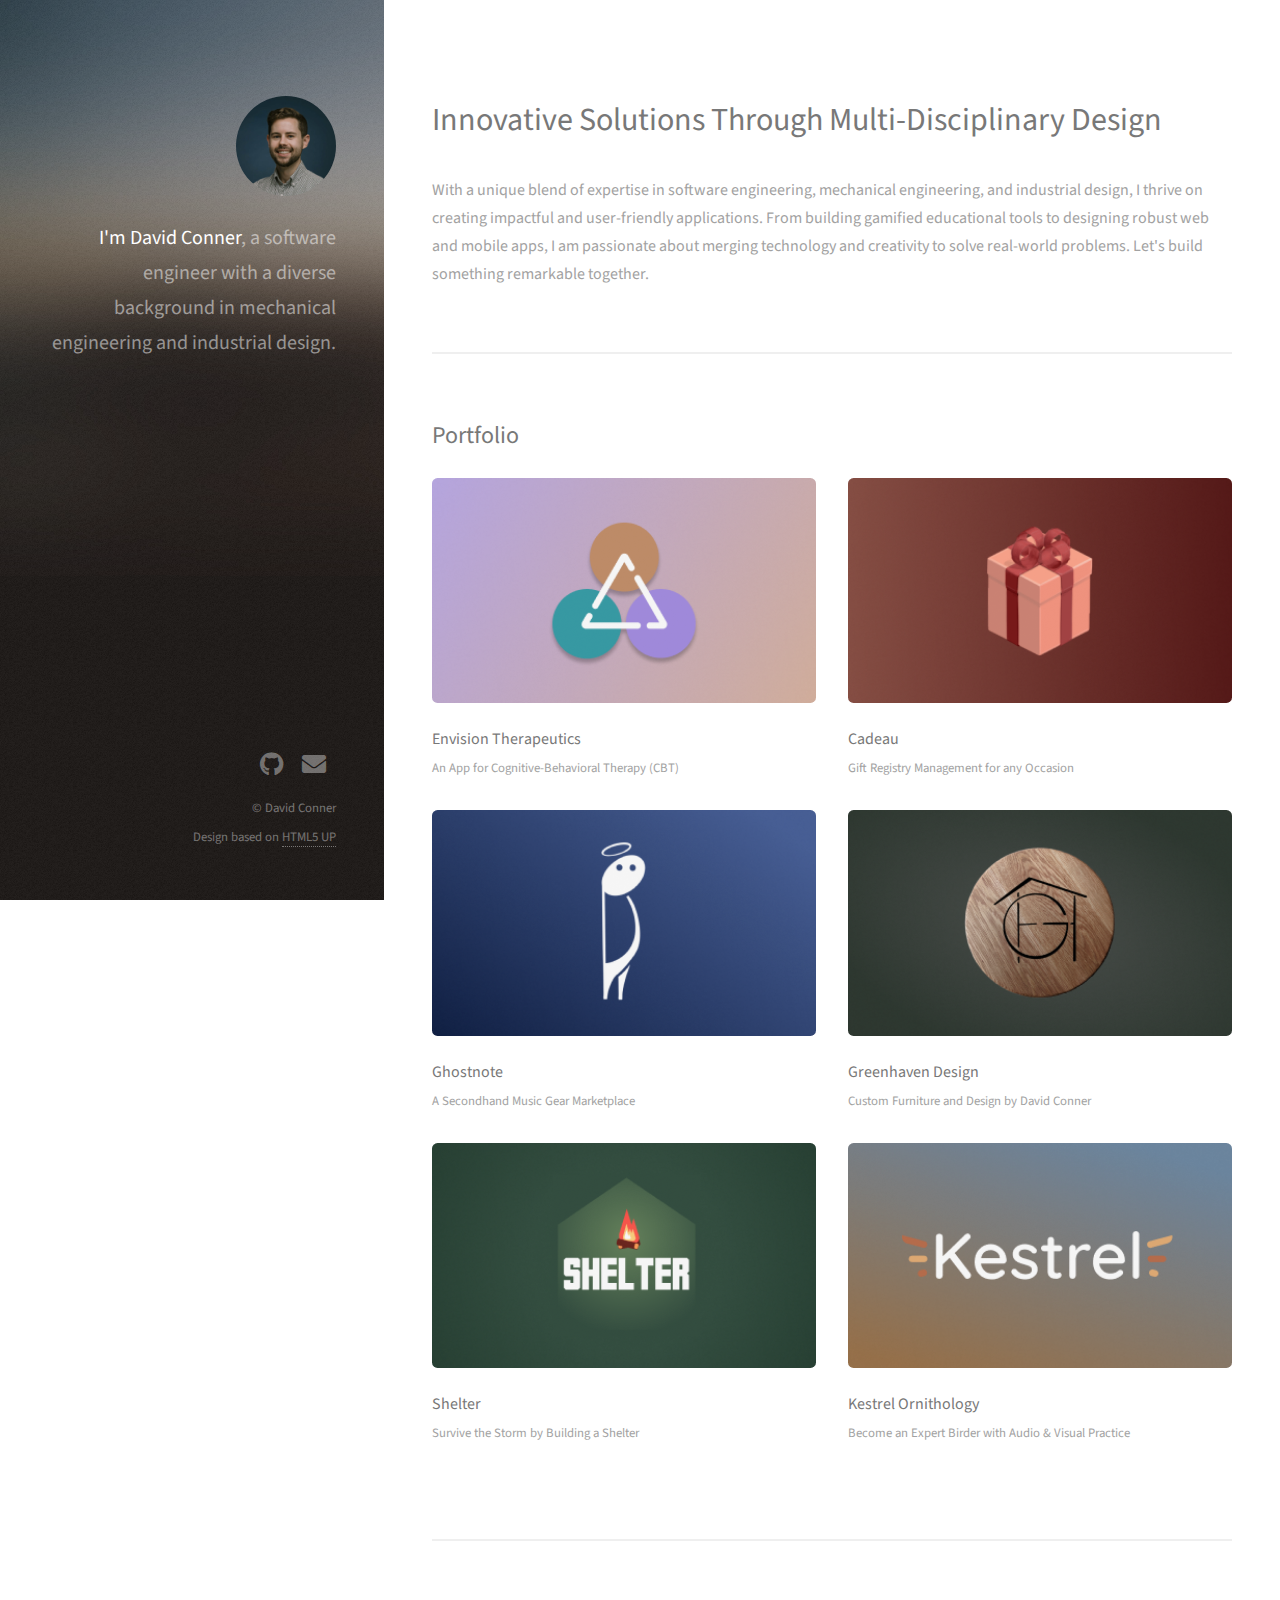
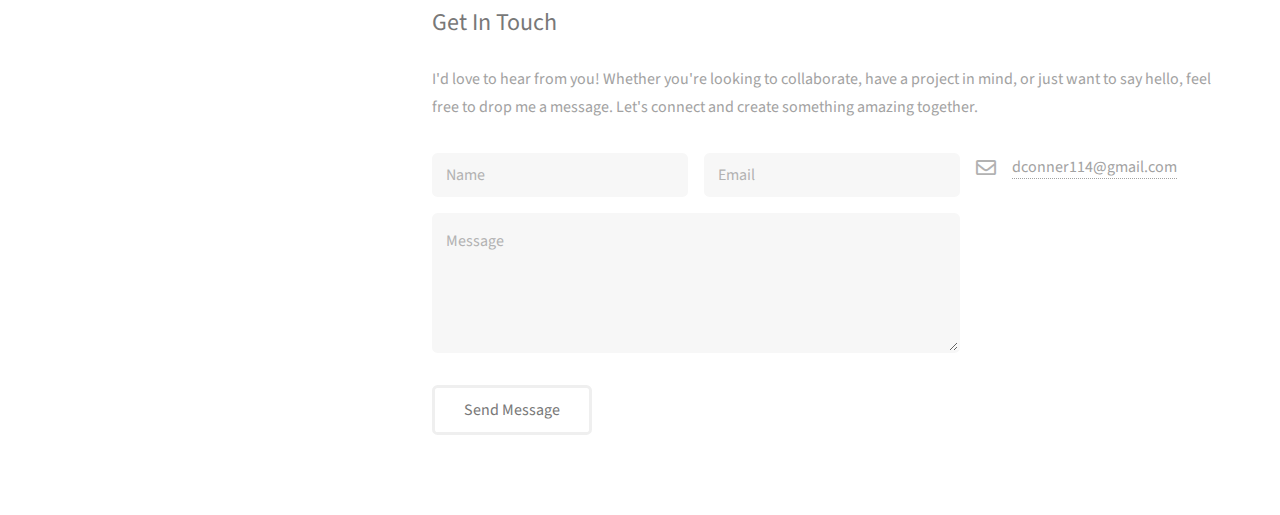
==== index.html @ 53ee63d6 "first commit" ====
<!DOCTYPE HTML>
<!--
	Strata by HTML5 UP
	html5up.net | @ajlkn
	Free for personal and commercial use under the CCA 3.0 license (html5up.net/license)
-->
<html>
	<head>
		<title>David Conner</title>
		<meta charset="utf-8" />
		<meta name="viewport" content="width=device-width, initial-scale=1, user-scalable=no" />
		<link rel="stylesheet" href="assets/css/main.css" />
	</head>
	<body class="is-preload">

		<!-- Header -->
			<header id="header">
				<div class="inner">
					<a href="#" class="image avatar"><img src="images/avatars/david.jpg" alt="David Conner" style="--zoom: 1; --position-y: 0%;" /></a>
					<h1><strong>I'm David Conner</strong>, <br />
						a software engineer with a diverse background in mechanical engineering and industrial design.</h1>
				</div>
			</header>

		<!-- Main -->
			<div id="main">

				<!-- One -->
					<section id="one">
						<header class="major">
							<h2>Innovative Solutions Through Multi-Disciplinary  Design</h2>
						</header>
						<p>
							With a unique blend of expertise in software engineering, mechanical engineering, and industrial design, 
							I thrive on creating impactful and user-friendly applications. From building gamified educational tools 
							to designing robust web and mobile apps, I am passionate about merging technology and creativity to solve real-world problems. Let's build something remarkable together.
						</p>
						<!-- <ul class="actions">
							<li><a href="#" class="button">Learn More</a></li>
						</ul> -->
					</section>

				<!-- Two -->
					<section id="two">
						<h2>Portfolio</h2>
						<div class="row">
							<article class="col-6 col-12-xsmall work-item">
								<a href="./portfolio/envision.html" class="image fit thumb"><img src="images/thumbs/Envision.png" alt="Envision Therapeutics" /></a>
								<h3>Envision Therapeutics</h3>
								<p>An App for Cognitive-Behavioral Therapy (CBT)</p>
							</article>
							<article class="col-6 col-12-xsmall work-item">
								<a href="./portfolio/cadeau.html" class="image fit thumb"><img src="images/thumbs/Cadeau.png" alt="Cadeau" /></a>
								<h3>Cadeau</h3>
								<p>Gift Registry Management for any Occasion</p>
							</article>
							<article class="col-6 col-12-xsmall work-item">
								<a href="./portfolio/ghostnote.html" class="image fit thumb"><img src="images/thumbs/Ghostnote.png" alt="Ghostnote" /></a>
								<h3>Ghostnote</h3>
								<p>A Secondhand Music Gear Marketplace</p>
							</article>
							<article class="col-6 col-12-xsmall work-item">
								<a href="./portfolio/greenhaven.html" class="image fit thumb"><img src="images/thumbs/Greenhaven.png" alt="Greenhaven Design" /></a>
								<h3>Greenhaven Design</h3>
								<p>Custom Furniture and Design by David Conner</p>
							</article>
							<article class="col-6 col-12-xsmall work-item">
								<a href="./portfolio/shelter.html" class="image fit thumb"><img src="images/thumbs/Shelter.png" alt="Shelter" /></a>
								<h3>Shelter</h3>
								<p>Survive the Storm by Building a Shelter</p>
							</article>
							<article class="col-6 col-12-xsmall work-item">
								<a href="./portfolio/kestrel.html" class="image fit thumb"><img src="images/thumbs/Kestrel.png" alt="Kestrel Ornithology" /></a>
								<h3>Kestrel Ornithology</h3>
								<p>Become an Expert Birder with Audio & Visual Practice</p>
							</article>
						</div>
						<!-- <ul class="actions">
							<li><a href="#" class="button">Full Portfolio</a></li>
						</ul> -->
					</section>

				<!-- Three -->
					<section id="three">
						
						<div class="row">
							<div class="col-12 col-12-small">
								<h2>Get In Touch</h2>
								<p>I'd love to hear from you! Whether you're looking to collaborate, have a project in mind, or just want to say hello, feel free to drop me a message. Let's connect and create something amazing together.</p>
							</div>
							<div class="col-12 col-12-xsmall">
								<form method="post" action="#">
									<div class="row gtr-uniform gtr-50">
										<div class="col-4 col-12-xsmall"><input type="text" name="name" id="name" placeholder="Name" /></div>
										<div class="col-4 col-12-xsmall"><input type="email" name="email" id="email" placeholder="Email" /></div>
										<div class="col-4 col-12-xsmall">
											<ul class="labeled-icons">
												<!-- <li>
													<h3 class="icon solid fa-home"><span class="label">Address</span></h3>
													1234 Somewhere Rd.<br />
													Nashville, TN 00000<br />
													United States
												</li>
												<li>
													<h3 class="icon solid fa-mobile-alt"><span class="label">Phone</span></h3>
													000-000-0000
												</li> -->
												<li>
													<h3 class="icon fa-solid fa-envelope"><span class="label">Email</span></h3>
													<a href="mailto:dconner114@gmail.com">dconner114@gmail.com</a>
												</li>
											</ul>
										</div>
										<div class="col-8"><textarea name="message" id="message" placeholder="Message" rows="4"></textarea></div>
									</div>
								</form>
								<ul class="actions">
									<li><input type="submit" value="Send Message" /></li>
								</ul>
							</div>
							<div class="col-6 col-12-xsmall">
								
								</ul>
							</div>
						</div>
					</section>

				<!-- Four -->
				<!--
					<section id="four">
						<h2>Elements</h2>

						<section>
							<h4>Text</h4>
							<p>This is <b>bold</b> and this is <strong>strong</strong>. This is <i>italic</i> and this is <em>emphasized</em>.
							This is <sup>superscript</sup> text and this is <sub>subscript</sub> text.
							This is <u>underlined</u> and this is code: <code>for (;;) { ... }</code>. Finally, <a href="#">this is a link</a>.</p>
							<hr />
							<header>
								<h4>Heading with a Subtitle</h4>
								<p>Lorem ipsum dolor sit amet nullam id egestas urna aliquam</p>
							</header>
							<p>Nunc lacinia ante nunc ac lobortis. Interdum adipiscing gravida odio porttitor sem non mi integer non faucibus ornare mi ut ante amet placerat aliquet. Volutpat eu sed ante lacinia sapien lorem accumsan varius montes viverra nibh in adipiscing blandit tempus accumsan.</p>
							<header>
								<h5>Heading with a Subtitle</h5>
								<p>Lorem ipsum dolor sit amet nullam id egestas urna aliquam</p>
							</header>
							<p>Nunc lacinia ante nunc ac lobortis. Interdum adipiscing gravida odio porttitor sem non mi integer non faucibus ornare mi ut ante amet placerat aliquet. Volutpat eu sed ante lacinia sapien lorem accumsan varius montes viverra nibh in adipiscing blandit tempus accumsan.</p>
							<hr />
							<h2>Heading Level 2</h2>
							<h3>Heading Level 3</h3>
							<h4>Heading Level 4</h4>
							<h5>Heading Level 5</h5>
							<h6>Heading Level 6</h6>
							<hr />
							<h5>Blockquote</h5>
							<blockquote>Fringilla nisl. Donec accumsan interdum nisi, quis tincidunt felis sagittis eget tempus euismod. Vestibulum ante ipsum primis in faucibus vestibulum. Blandit adipiscing eu felis iaculis volutpat ac adipiscing accumsan faucibus. Vestibulum ante ipsum primis in faucibus lorem ipsum dolor sit amet nullam adipiscing eu felis.</blockquote>
							<h5>Preformatted</h5>
							<pre><code>i = 0;

while (!deck.isInOrder()) {
print 'Iteration ' + i;
deck.shuffle();
i++;
}

print 'It took ' + i + ' iterations to sort the deck.';</code></pre>
						</section>

						<section>
							<h4>Lists</h4>
							<div class="row">
								<div class="col-6 col-12-xsmall">
									<h5>Unordered</h5>
									<ul>
										<li>Dolor pulvinar etiam magna etiam.</li>
										<li>Sagittis adipiscing lorem eleifend.</li>
										<li>Felis enim feugiat dolore viverra.</li>
									</ul>
									<h5>Alternate</h5>
									<ul class="alt">
										<li>Dolor pulvinar etiam magna etiam.</li>
										<li>Sagittis adipiscing lorem eleifend.</li>
										<li>Felis enim feugiat dolore viverra.</li>
									</ul>
								</div>
								<div class="col-6 col-12-xsmall">
									<h5>Ordered</h5>
									<ol>
										<li>Dolor pulvinar etiam magna etiam.</li>
										<li>Etiam vel felis at lorem sed viverra.</li>
										<li>Felis enim feugiat dolore viverra.</li>
										<li>Dolor pulvinar etiam magna etiam.</li>
										<li>Etiam vel felis at lorem sed viverra.</li>
										<li>Felis enim feugiat dolore viverra.</li>
									</ol>
									<h5>Icons</h5>
									<ul class="icons">
										<li><a href="#" class="icon brands fa-twitter"><span class="label">Twitter</span></a></li>
										<li><a href="#" class="icon brands fa-facebook-f"><span class="label">Facebook</span></a></li>
										<li><a href="#" class="icon brands fa-instagram"><span class="label">Instagram</span></a></li>
										<li><a href="#" class="icon brands fa-github"><span class="label">Github</span></a></li>
										<li><a href="#" class="icon brands fa-dribbble"><span class="label">Dribbble</span></a></li>
										<li><a href="#" class="icon brands fa-tumblr"><span class="label">Tumblr</span></a></li>
									</ul>
								</div>
							</div>
							<h5>Actions</h5>
							<ul class="actions">
								<li><a href="#" class="button primary">Default</a></li>
								<li><a href="#" class="button">Default</a></li>
							</ul>
							<ul class="actions small">
								<li><a href="#" class="button primary small">Small</a></li>
								<li><a href="#" class="button small">Small</a></li>
							</ul>
							<div class="row">
								<div class="col-6 col-12-small">
									<ul class="actions stacked">
										<li><a href="#" class="button primary">Default</a></li>
										<li><a href="#" class="button">Default</a></li>
									</ul>
								</div>
								<div class="col-6 col-12-small">
									<ul class="actions stacked">
										<li><a href="#" class="button primary small">Small</a></li>
										<li><a href="#" class="button small">Small</a></li>
									</ul>
								</div>
								<div class="col-6 col-12-small">
									<ul class="actions stacked">
										<li><a href="#" class="button primary fit">Default</a></li>
										<li><a href="#" class="button fit">Default</a></li>
									</ul>
								</div>
								<div class="col-6 col-12-small">
									<ul class="actions stacked">
										<li><a href="#" class="button primary small fit">Small</a></li>
										<li><a href="#" class="button small fit">Small</a></li>
									</ul>
								</div>
							</div>
						</section>

						<section>
							<h4>Table</h4>
							<h5>Default</h5>
							<div class="table-wrapper">
								<table>
									<thead>
										<tr>
											<th>Name</th>
											<th>Description</th>
											<th>Price</th>
										</tr>
									</thead>
									<tbody>
										<tr>
											<td>Item One</td>
											<td>Ante turpis integer aliquet porttitor.</td>
											<td>29.99</td>
										</tr>
										<tr>
											<td>Item Two</td>
											<td>Vis ac commodo adipiscing arcu aliquet.</td>
											<td>19.99</td>
										</tr>
										<tr>
											<td>Item Three</td>
											<td> Morbi faucibus arcu accumsan lorem.</td>
											<td>29.99</td>
										</tr>
										<tr>
											<td>Item Four</td>
											<td>Vitae integer tempus condimentum.</td>
											<td>19.99</td>
										</tr>
										<tr>
											<td>Item Five</td>
											<td>Ante turpis integer aliquet porttitor.</td>
											<td>29.99</td>
										</tr>
									</tbody>
									<tfoot>
										<tr>
											<td colspan="2"></td>
											<td>100.00</td>
										</tr>
									</tfoot>
								</table>
							</div>

							<h5>Alternate</h5>
							<div class="table-wrapper">
								<table class="alt">
									<thead>
										<tr>
											<th>Name</th>
											<th>Description</th>
											<th>Price</th>
										</tr>
									</thead>
									<tbody>
										<tr>
											<td>Item One</td>
											<td>Ante turpis integer aliquet porttitor.</td>
											<td>29.99</td>
										</tr>
										<tr>
											<td>Item Two</td>
											<td>Vis ac commodo adipiscing arcu aliquet.</td>
											<td>19.99</td>
										</tr>
										<tr>
											<td>Item Three</td>
											<td> Morbi faucibus arcu accumsan lorem.</td>
											<td>29.99</td>
										</tr>
										<tr>
											<td>Item Four</td>
											<td>Vitae integer tempus condimentum.</td>
											<td>19.99</td>
										</tr>
										<tr>
											<td>Item Five</td>
											<td>Ante turpis integer aliquet porttitor.</td>
											<td>29.99</td>
										</tr>
									</tbody>
									<tfoot>
										<tr>
											<td colspan="2"></td>
											<td>100.00</td>
										</tr>
									</tfoot>
								</table>
							</div>
						</section>

						<section>
							<h4>Buttons</h4>
							<ul class="actions">
								<li><a href="#" class="button primary">Primary</a></li>
								<li><a href="#" class="button">Default</a></li>
							</ul>
							<ul class="actions">
								<li><a href="#" class="button large">Large</a></li>
								<li><a href="#" class="button">Default</a></li>
								<li><a href="#" class="button small">Small</a></li>
							</ul>
							<ul class="actions fit">
								<li><a href="#" class="button primary fit">Fit</a></li>
								<li><a href="#" class="button fit">Fit</a></li>
							</ul>
							<ul class="actions fit small">
								<li><a href="#" class="button primary fit small">Fit + Small</a></li>
								<li><a href="#" class="button fit small">Fit + Small</a></li>
							</ul>
							<ul class="actions">
								<li><a href="#" class="button primary icon solid fa-download">Icon</a></li>
								<li><a href="#" class="button icon solid fa-download">Icon</a></li>
							</ul>
							<ul class="actions">
								<li><span class="button primary disabled">Primary</span></li>
								<li><span class="button disabled">Default</span></li>
							</ul>
						</section>

						<section>
							<h4>Form</h4>
							<form method="post" action="#">
								<div class="row gtr-uniform gtr-50">
									<div class="col-6 col-12-xsmall">
										<input type="text" name="demo-name" id="demo-name" value="" placeholder="Name" />
									</div>
									<div class="col-6 col-12-xsmall">
										<input type="email" name="demo-email" id="demo-email" value="" placeholder="Email" />
									</div>
									<div class="col-12">
										<select name="demo-category" id="demo-category">
											<option value="">- Category -</option>
											<option value="1">Manufacturing</option>
											<option value="1">Shipping</option>
											<option value="1">Administration</option>
											<option value="1">Human Resources</option>
										</select>
									</div>
									<div class="col-4 col-12-small">
										<input type="radio" id="demo-priority-low" name="demo-priority" checked>
										<label for="demo-priority-low">Low Priority</label>
									</div>
									<div class="col-4 col-12-small">
										<input type="radio" id="demo-priority-normal" name="demo-priority">
										<label for="demo-priority-normal">Normal Priority</label>
									</div>
									<div class="col-4 col-12-small">
										<input type="radio" id="demo-priority-high" name="demo-priority">
										<label for="demo-priority-high">High Priority</label>
									</div>
									<div class="col-6 col-12-small">
										<input type="checkbox" id="demo-copy" name="demo-copy">
										<label for="demo-copy">Email me a copy of this message</label>
									</div>
									<div class="col-6 col-12-small">
										<input type="checkbox" id="demo-human" name="demo-human" checked>
										<label for="demo-human">I am a human and not a robot</label>
									</div>
									<div class="col-12">
										<textarea name="demo-message" id="demo-message" placeholder="Enter your message" rows="6"></textarea>
									</div>
									<div class="col-12">
										<ul class="actions">
											<li><input type="submit" value="Send Message" class="primary" /></li>
											<li><input type="reset" value="Reset" /></li>
										</ul>
									</div>
								</div>
							</form>
						</section>

						<section>
							<h4>Image</h4>
							<h5>Fit</h5>
							<div class="box alt">
								<div class="row gtr-50 gtr-uniform">
									<div class="col-12"><span class="image fit"><img src="images/fulls/05.jpg" alt="" /></span></div>
									<div class="col-4"><span class="image fit"><img src="images/thumbs/01.jpg" alt="" /></span></div>
									<div class="col-4"><span class="image fit"><img src="images/thumbs/02.jpg" alt="" /></span></div>
									<div class="col-4"><span class="image fit"><img src="images/thumbs/03.jpg" alt="" /></span></div>
									<div class="col-4"><span class="image fit"><img src="images/thumbs/04.jpg" alt="" /></span></div>
									<div class="col-4"><span class="image fit"><img src="images/thumbs/05.jpg" alt="" /></span></div>
									<div class="col-4"><span class="image fit"><img src="images/thumbs/06.jpg" alt="" /></span></div>
									<div class="col-4"><span class="image fit"><img src="images/thumbs/03.jpg" alt="" /></span></div>
									<div class="col-4"><span class="image fit"><img src="images/thumbs/02.jpg" alt="" /></span></div>
									<div class="col-4"><span class="image fit"><img src="images/thumbs/01.jpg" alt="" /></span></div>
								</div>
							</div>
							<h5>Left &amp; Right</h5>
							<p><span class="image left"><img src="images/avatar.jpg" alt="" /></span>Fringilla nisl. Donec accumsan interdum nisi, quis tincidunt felis sagittis eget. tempus euismod. Vestibulum ante ipsum primis in faucibus vestibulum. Blandit adipiscing eu felis iaculis volutpat ac adipiscing accumsan eu faucibus. Integer ac pellentesque praesent tincidunt felis sagittis eget. tempus euismod. Vestibulum ante ipsum primis in faucibus vestibulum. Blandit adipiscing eu felis iaculis volutpat ac adipiscing accumsan eu faucibus. Integer ac pellentesque praesent. Donec accumsan interdum nisi, quis tincidunt felis sagittis eget. tempus euismod. Vestibulum ante ipsum primis in faucibus vestibulum. Blandit adipiscing eu felis iaculis volutpat ac adipiscing accumsan eu faucibus. Integer ac pellentesque praesent tincidunt felis sagittis eget. tempus euismod. Vestibulum ante ipsum primis in faucibus vestibulum. Blandit adipiscing eu felis iaculis volutpat ac adipiscing accumsan eu faucibus. Integer ac pellentesque praesent.</p>
							<p><span class="image right"><img src="images/avatar.jpg" alt="" /></span>Fringilla nisl. Donec accumsan interdum nisi, quis tincidunt felis sagittis eget. tempus euismod. Vestibulum ante ipsum primis in faucibus vestibulum. Blandit adipiscing eu felis iaculis volutpat ac adipiscing accumsan eu faucibus. Integer ac pellentesque praesent tincidunt felis sagittis eget. tempus euismod. Vestibulum ante ipsum primis in faucibus vestibulum. Blandit adipiscing eu felis iaculis volutpat ac adipiscing accumsan eu faucibus. Integer ac pellentesque praesent. Donec accumsan interdum nisi, quis tincidunt felis sagittis eget. tempus euismod. Vestibulum ante ipsum primis in faucibus vestibulum. Blandit adipiscing eu felis iaculis volutpat ac adipiscing accumsan eu faucibus. Integer ac pellentesque praesent tincidunt felis sagittis eget. tempus euismod. Vestibulum ante ipsum primis in faucibus vestibulum. Blandit adipiscing eu felis iaculis volutpat ac adipiscing accumsan eu faucibus. Integer ac pellentesque praesent.</p>
						</section>

					</section>
				-->

			</div>

		<!-- Footer -->
			<footer id="footer">
				<div class="inner">
					<ul class="icons">
						<!-- <li><a href="#" class="icon brands fa-twitter"><span class="label">Twitter</span></a></li> -->
						<li><a href="https://github.com/dconner114" class="icon brands fa-github"><span class="label">Github</span></a></li>
						<!-- <li><a href="#" class="icon brands fa-dribbble"><span class="label">Dribbble</span></a></li> -->
						<li><a href="mailto:dconner114@gmail.com" class="icon solid fa-envelope"><span class="label">Email</span></a></li>
					</ul>
					<ul class="copyright">
						<li>&copy; David Conner</li><li>Design based on <a href="http://html5up.net">HTML5 UP</a></li>
					</ul>
				</div>
			</footer>

		<!-- Scripts -->
			<script src="assets/js/jquery.min.js"></script>
			<script src="assets/js/jquery.poptrox.min.js"></script>
			<script src="assets/js/browser.min.js"></script>
			<script src="assets/js/breakpoints.min.js"></script>
			<script src="assets/js/util.js"></script>
			<script src="assets/js/main.js"></script>

	</body>
</html>
---- assets/css/main.css ----
@import url("fontawesome-all.min.css");
@import url("https://fonts.googleapis.com/css?family=Source+Sans+Pro:400,400italic");

/*
	Strata by HTML5 UP
	html5up.net | @ajlkn
	Free for personal and commercial use under the CCA 3.0 license (html5up.net/license)
*/

html, body, div, span, applet, object,
iframe, h1, h2, h3, h4, h5, h6, p, blockquote,
pre, a, abbr, acronym, address, big, cite,
code, del, dfn, em, img, ins, kbd, q, s, samp,
small, strike, strong, sub, sup, tt, var, b,
u, i, center, dl, dt, dd, ol, ul, li, fieldset,
form, label, legend, table, caption, tbody,
tfoot, thead, tr, th, td, article, aside,
canvas, details, embed, figure, figcaption,
footer, header, hgroup, menu, nav, output, ruby,
section, summary, time, mark, audio, video {
	margin: 0;
	padding: 0;
	border: 0;
	font-size: 100%;
	font: inherit;
	vertical-align: baseline;}

article, aside, details, figcaption, figure,
footer, header, hgroup, menu, nav, section {
	display: block;}

body {
	line-height: 1;
}

ol, ul {
	list-style: none;
}

blockquote, q {
	quotes: none;
}

	blockquote:before, blockquote:after, q:before, q:after {
		content: '';
		content: none;
	}

table {
	border-collapse: collapse;
	border-spacing: 0;
}

body {
	-webkit-text-size-adjust: none;
}

mark {
	background-color: transparent;
	color: inherit;
}

input::-moz-focus-inner {
	border: 0;
	padding: 0;
}

input, select, textarea {
	-moz-appearance: none;
	-webkit-appearance: none;
	-ms-appearance: none;
	appearance: none;
}

/* Basic */

	html {
		box-sizing: border-box;
	}

	*, *:before, *:after {
		box-sizing: inherit;
	}

	body {
		background: #fff;
	}

		body.is-preload *, body.is-preload *:before, body.is-preload *:after {
			-moz-animation: none !important;
			-webkit-animation: none !important;
			-ms-animation: none !important;
			animation: none !important;
			-moz-transition: none !important;
			-webkit-transition: none !important;
			-ms-transition: none !important;
			transition: none !important;
		}

	body, input, select, textarea {
		color: #a2a2a2;
		font-family: "Source Sans Pro", Helvetica, sans-serif;
		font-size: 16pt;
		font-weight: 400;
		line-height: 1.75em;
	}

	a {
		-moz-transition: color 0.2s ease-in-out, border-color 0.2s ease-in-out;
		-webkit-transition: color 0.2s ease-in-out, border-color 0.2s ease-in-out;
		-ms-transition: color 0.2s ease-in-out, border-color 0.2s ease-in-out;
		transition: color 0.2s ease-in-out, border-color 0.2s ease-in-out;
		border-bottom: dotted 1px;
		color: #49bf9d;
		text-decoration: none;
	}

		a:hover {
			border-bottom-color: transparent;
			color: #49bf9d !important;
			text-decoration: none;
		}

	strong, b {
		color: #787878;
		font-weight: 400;
	}

	em, i {
		font-style: italic;
	}

	p {
		margin: 0 0 2em 0;
	}

	h1, h2, h3, h4, h5, h6 {
		color: #787878;
		font-weight: 400;
		line-height: 1em;
		margin: 0 0 1em 0;
	}

		h1 a, h2 a, h3 a, h4 a, h5 a, h6 a {
			color: inherit;
			text-decoration: none;
		}

	h1 {
		font-size: 2em;
		line-height: 1.5em;
	}

	h2 {
		font-size: 1.5em;
		line-height: 1.5em;
	}

	h3 {
		font-size: 1.25em;
		line-height: 1.5em;
	}

	h4 {
		font-size: 1.1em;
		line-height: 1.5em;
	}

	h5 {
		font-size: 0.9em;
		line-height: 1.5em;
	}

	h6 {
		font-size: 0.7em;
		line-height: 1.5em;
	}

	sub {
		font-size: 0.8em;
		position: relative;
		top: 0.5em;
	}

	sup {
		font-size: 0.8em;
		position: relative;
		top: -0.5em;
	}

	hr {
		border: 0;
		border-bottom: solid 2px #efefef;
		margin: 2em 0;
	}

		hr.major {
			margin: 3em 0;
		}

	blockquote {
		border-left: solid 6px #efefef;
		font-style: italic;
		margin: 0 0 2em 0;
		padding: 0.5em 0 0.5em 1.5em;
	}

	code {
		background: #f7f7f7;
		border-radius: 0.35em;
		border: solid 2px #efefef;
		font-family: "Courier New", monospace;
		font-size: 0.9em;
		margin: 0 0.25em;
		padding: 0.25em 0.65em;
	}

	pre {
		-webkit-overflow-scrolling: touch;
		font-family: "Courier New", monospace;
		font-size: 0.9em;
		margin: 0 0 2em 0;
	}

		pre code {
			display: block;
			line-height: 1.75em;
			padding: 1em 1.5em;
			overflow-x: auto;
		}

	.align-left {
		text-align: left;
	}

	.align-center {
		text-align: center;
	}

	.align-right {
		text-align: right;
	}

/* Container */

	.container {
		margin: 0 auto;
		max-width: calc(100% - 4em);
		width: 100%;
	}

		.container.xsmall {
			width: 25%;
		}

		.container.small {
			width: 50%;
		}

		.container.medium {
			width: 75%;
		}

		.container.large {
			width: 125%;
		}

		.container.xlarge {
			width: 150%;
		}

		.container.max {
			width: 100%;
		}

		@media screen and (max-width: 980px) {

			.container {
				width: 100% !important;
				max-width: 100% !important;
			}

		}

		@media screen and (max-width: 480px) {

			.container {
				max-width: calc(100% - 3em);
			}

		}

/* Row */

	.row {
		display: flex;
		flex-wrap: wrap;
		box-sizing: border-box;
		align-items: stretch;
	}

		.row > * {
			box-sizing: border-box;
		}

		.row.gtr-uniform > * > :last-child {
			margin-bottom: 0;
		}

		.row.aln-left {
			justify-content: flex-start;
		}

		.row.aln-center {
			justify-content: center;
		}

		.row.aln-right {
			justify-content: flex-end;
		}

		.row.aln-top {
			align-items: flex-start;
		}

		.row.aln-middle {
			align-items: center;
		}

		.row.aln-bottom {
			align-items: flex-end;
		}

		.row > .imp {
			order: -1;
		}

		.row > .col-1 {
			width: 8.33333%;
		}

		.row > .off-1 {
			margin-left: 8.33333%;
		}

		.row > .col-2 {
			width: 16.66667%;
		}

		.row > .off-2 {
			margin-left: 16.66667%;
		}

		.row > .col-3 {
			width: 25%;
		}

		.row > .off-3 {
			margin-left: 25%;
		}

		.row > .col-4 {
			width: 33.33333%;
		}

		.row > .off-4 {
			margin-left: 33.33333%;
		}

		.row > .col-5 {
			width: 41.66667%;
		}

		.row > .off-5 {
			margin-left: 41.66667%;
		}

		.row > .col-6 {
			width: 50%;
		}

		.row > .off-6 {
			margin-left: 50%;
		}

		.row > .col-7 {
			width: 58.33333%;
		}

		.row > .off-7 {
			margin-left: 58.33333%;
		}

		.row > .col-8 {
			width: 66.66667%;
		}

		.row > .off-8 {
			margin-left: 66.66667%;
		}

		.row > .col-9 {
			width: 75%;
		}

		.row > .off-9 {
			margin-left: 75%;
		}

		.row > .col-10 {
			width: 83.33333%;
		}

		.row > .off-10 {
			margin-left: 83.33333%;
		}

		.row > .col-11 {
			width: 91.66667%;
		}

		.row > .off-11 {
			margin-left: 91.66667%;
		}

		.row > .col-12 {
			width: 100%;
		}

		.row > .off-12 {
			margin-left: 100%;
		}

		.row.gtr-0 {
			margin-top: 0;
			margin-left: 0em;
		}

			.row.gtr-0 > * {
				padding: 0 0 0 0em;
			}

			.row.gtr-0.gtr-uniform {
				margin-top: 0em;
			}

				.row.gtr-0.gtr-uniform > * {
					padding-top: 0em;
				}

		.row.gtr-25 {
			margin-top: 0;
			margin-left: -0.625em;
		}

			.row.gtr-25 > * {
				padding: 0 0 0 0.625em;
			}

			.row.gtr-25.gtr-uniform {
				margin-top: -0.625em;
			}

				.row.gtr-25.gtr-uniform > * {
					padding-top: 0.625em;
				}

		.row.gtr-50 {
			margin-top: 0;
			margin-left: -1.25em;
		}

			.row.gtr-50 > * {
				padding: 0 0 0 1.25em;
			}

			.row.gtr-50.gtr-uniform {
				margin-top: -1.25em;
			}

				.row.gtr-50.gtr-uniform > * {
					padding-top: 1.25em;
				}

		.row {
			margin-top: 0;
			margin-left: -2.5em;
		}

			.row > * {
				padding: 0 0 0 2.5em;
			}

			.row.gtr-uniform {
				margin-top: -2.5em;
			}

				.row.gtr-uniform > * {
					padding-top: 2.5em;
				}

		.row.gtr-150 {
			margin-top: 0;
			margin-left: -3.75em;
		}

			.row.gtr-150 > * {
				padding: 0 0 0 3.75em;
			}

			.row.gtr-150.gtr-uniform {
				margin-top: -3.75em;
			}

				.row.gtr-150.gtr-uniform > * {
					padding-top: 3.75em;
				}

		.row.gtr-200 {
			margin-top: 0;
			margin-left: -5em;
		}

			.row.gtr-200 > * {
				padding: 0 0 0 5em;
			}

			.row.gtr-200.gtr-uniform {
				margin-top: -5em;
			}

				.row.gtr-200.gtr-uniform > * {
					padding-top: 5em;
				}

		@media screen and (max-width: 1800px) {

			.row {
				display: flex;
				flex-wrap: wrap;
				box-sizing: border-box;
				align-items: stretch;
			}

				.row > * {
					box-sizing: border-box;
				}

				.row.gtr-uniform > * > :last-child {
					margin-bottom: 0;
				}

				.row.aln-left {
					justify-content: flex-start;
				}

				.row.aln-center {
					justify-content: center;
				}

				.row.aln-right {
					justify-content: flex-end;
				}

				.row.aln-top {
					align-items: flex-start;
				}

				.row.aln-middle {
					align-items: center;
				}

				.row.aln-bottom {
					align-items: flex-end;
				}

				.row > .imp-xlarge {
					order: -1;
				}

				.row > .col-1-xlarge {
					width: 8.33333%;
				}

				.row > .off-1-xlarge {
					margin-left: 8.33333%;
				}

				.row > .col-2-xlarge {
					width: 16.66667%;
				}

				.row > .off-2-xlarge {
					margin-left: 16.66667%;
				}

				.row > .col-3-xlarge {
					width: 25%;
				}

				.row > .off-3-xlarge {
					margin-left: 25%;
				}

				.row > .col-4-xlarge {
					width: 33.33333%;
				}

				.row > .off-4-xlarge {
					margin-left: 33.33333%;
				}

				.row > .col-5-xlarge {
					width: 41.66667%;
				}

				.row > .off-5-xlarge {
					margin-left: 41.66667%;
				}

				.row > .col-6-xlarge {
					width: 50%;
				}

				.row > .off-6-xlarge {
					margin-left: 50%;
				}

				.row > .col-7-xlarge {
					width: 58.33333%;
				}

				.row > .off-7-xlarge {
					margin-left: 58.33333%;
				}

				.row > .col-8-xlarge {
					width: 66.66667%;
				}

				.row > .off-8-xlarge {
					margin-left: 66.66667%;
				}

				.row > .col-9-xlarge {
					width: 75%;
				}

				.row > .off-9-xlarge {
					margin-left: 75%;
				}

				.row > .col-10-xlarge {
					width: 83.33333%;
				}

				.row > .off-10-xlarge {
					margin-left: 83.33333%;
				}

				.row > .col-11-xlarge {
					width: 91.66667%;
				}

				.row > .off-11-xlarge {
					margin-left: 91.66667%;
				}

				.row > .col-12-xlarge {
					width: 100%;
				}

				.row > .off-12-xlarge {
					margin-left: 100%;
				}

				.row.gtr-0 {
					margin-top: 0;
					margin-left: 0em;
				}

					.row.gtr-0 > * {
						padding: 0 0 0 0em;
					}

					.row.gtr-0.gtr-uniform {
						margin-top: 0em;
					}

						.row.gtr-0.gtr-uniform > * {
							padding-top: 0em;
						}

				.row.gtr-25 {
					margin-top: 0;
					margin-left: -0.625em;
				}

					.row.gtr-25 > * {
						padding: 0 0 0 0.625em;
					}

					.row.gtr-25.gtr-uniform {
						margin-top: -0.625em;
					}

						.row.gtr-25.gtr-uniform > * {
							padding-top: 0.625em;
						}

				.row.gtr-50 {
					margin-top: 0;
					margin-left: -1.25em;
				}

					.row.gtr-50 > * {
						padding: 0 0 0 1.25em;
					}

					.row.gtr-50.gtr-uniform {
						margin-top: -1.25em;
					}

						.row.gtr-50.gtr-uniform > * {
							padding-top: 1.25em;
						}

				.row {
					margin-top: 0;
					margin-left: -2.5em;
				}

					.row > * {
						padding: 0 0 0 2.5em;
					}

					.row.gtr-uniform {
						margin-top: -2.5em;
					}

						.row.gtr-uniform > * {
							padding-top: 2.5em;
						}

				.row.gtr-150 {
					margin-top: 0;
					margin-left: -3.75em;
				}

					.row.gtr-150 > * {
						padding: 0 0 0 3.75em;
					}

					.row.gtr-150.gtr-uniform {
						margin-top: -3.75em;
					}

						.row.gtr-150.gtr-uniform > * {
							padding-top: 3.75em;
						}

				.row.gtr-200 {
					margin-top: 0;
					margin-left: -5em;
				}

					.row.gtr-200 > * {
						padding: 0 0 0 5em;
					}

					.row.gtr-200.gtr-uniform {
						margin-top: -5em;
					}

						.row.gtr-200.gtr-uniform > * {
							padding-top: 5em;
						}

		}

		@media screen and (max-width: 1280px) {

			.row {
				display: flex;
				flex-wrap: wrap;
				box-sizing: border-box;
				align-items: stretch;
			}

				.row > * {
					box-sizing: border-box;
				}

				.row.gtr-uniform > * > :last-child {
					margin-bottom: 0;
				}

				.row.aln-left {
					justify-content: flex-start;
				}

				.row.aln-center {
					justify-content: center;
				}

				.row.aln-right {
					justify-content: flex-end;
				}

				.row.aln-top {
					align-items: flex-start;
				}

				.row.aln-middle {
					align-items: center;
				}

				.row.aln-bottom {
					align-items: flex-end;
				}

				.row > .imp-large {
					order: -1;
				}

				.row > .col-1-large {
					width: 8.33333%;
				}

				.row > .off-1-large {
					margin-left: 8.33333%;
				}

				.row > .col-2-large {
					width: 16.66667%;
				}

				.row > .off-2-large {
					margin-left: 16.66667%;
				}

				.row > .col-3-large {
					width: 25%;
				}

				.row > .off-3-large {
					margin-left: 25%;
				}

				.row > .col-4-large {
					width: 33.33333%;
				}

				.row > .off-4-large {
					margin-left: 33.33333%;
				}

				.row > .col-5-large {
					width: 41.66667%;
				}

				.row > .off-5-large {
					margin-left: 41.66667%;
				}

				.row > .col-6-large {
					width: 50%;
				}

				.row > .off-6-large {
					margin-left: 50%;
				}

				.row > .col-7-large {
					width: 58.33333%;
				}

				.row > .off-7-large {
					margin-left: 58.33333%;
				}

				.row > .col-8-large {
					width: 66.66667%;
				}

				.row > .off-8-large {
					margin-left: 66.66667%;
				}

				.row > .col-9-large {
					width: 75%;
				}

				.row > .off-9-large {
					margin-left: 75%;
				}

				.row > .col-10-large {
					width: 83.33333%;
				}

				.row > .off-10-large {
					margin-left: 83.33333%;
				}

				.row > .col-11-large {
					width: 91.66667%;
				}

				.row > .off-11-large {
					margin-left: 91.66667%;
				}

				.row > .col-12-large {
					width: 100%;
				}

				.row > .off-12-large {
					margin-left: 100%;
				}

				.row.gtr-0 {
					margin-top: 0;
					margin-left: 0em;
				}

					.row.gtr-0 > * {
						padding: 0 0 0 0em;
					}

					.row.gtr-0.gtr-uniform {
						margin-top: 0em;
					}

						.row.gtr-0.gtr-uniform > * {
							padding-top: 0em;
						}

				.row.gtr-25 {
					margin-top: 0;
					margin-left: -0.5em;
				}

					.row.gtr-25 > * {
						padding: 0 0 0 0.5em;
					}

					.row.gtr-25.gtr-uniform {
						margin-top: -0.5em;
					}

						.row.gtr-25.gtr-uniform > * {
							padding-top: 0.5em;
						}

				.row.gtr-50 {
					margin-top: 0;
					margin-left: -1em;
				}

					.row.gtr-50 > * {
						padding: 0 0 0 1em;
					}

					.row.gtr-50.gtr-uniform {
						margin-top: -1em;
					}

						.row.gtr-50.gtr-uniform > * {
							padding-top: 1em;
						}

				.row {
					margin-top: 0;
					margin-left: -2em;
				}

					.row > * {
						padding: 0 0 0 2em;
					}

					.row.gtr-uniform {
						margin-top: -2em;
					}

						.row.gtr-uniform > * {
							padding-top: 2em;
						}

				.row.gtr-150 {
					margin-top: 0;
					margin-left: -3em;
				}

					.row.gtr-150 > * {
						padding: 0 0 0 3em;
					}

					.row.gtr-150.gtr-uniform {
						margin-top: -3em;
					}

						.row.gtr-150.gtr-uniform > * {
							padding-top: 3em;
						}

				.row.gtr-200 {
					margin-top: 0;
					margin-left: -4em;
				}

					.row.gtr-200 > * {
						padding: 0 0 0 4em;
					}

					.row.gtr-200.gtr-uniform {
						margin-top: -4em;
					}

						.row.gtr-200.gtr-uniform > * {
							padding-top: 4em;
						}

		}

		@media screen and (max-width: 980px) {

			.row {
				display: flex;
				flex-wrap: wrap;
				box-sizing: border-box;
				align-items: stretch;
			}

				.row > * {
					box-sizing: border-box;
				}

				.row.gtr-uniform > * > :last-child {
					margin-bottom: 0;
				}

				.row.aln-left {
					justify-content: flex-start;
				}

				.row.aln-center {
					justify-content: center;
				}

				.row.aln-right {
					justify-content: flex-end;
				}

				.row.aln-top {
					align-items: flex-start;
				}

				.row.aln-middle {
					align-items: center;
				}

				.row.aln-bottom {
					align-items: flex-end;
				}

				.row > .imp-medium {
					order: -1;
				}

				.row > .col-1-medium {
					width: 8.33333%;
				}

				.row > .off-1-medium {
					margin-left: 8.33333%;
				}

				.row > .col-2-medium {
					width: 16.66667%;
				}

				.row > .off-2-medium {
					margin-left: 16.66667%;
				}

				.row > .col-3-medium {
					width: 25%;
				}

				.row > .off-3-medium {
					margin-left: 25%;
				}

				.row > .col-4-medium {
					width: 33.33333%;
				}

				.row > .off-4-medium {
					margin-left: 33.33333%;
				}

				.row > .col-5-medium {
					width: 41.66667%;
				}

				.row > .off-5-medium {
					margin-left: 41.66667%;
				}

				.row > .col-6-medium {
					width: 50%;
				}

				.row > .off-6-medium {
					margin-left: 50%;
				}

				.row > .col-7-medium {
					width: 58.33333%;
				}

				.row > .off-7-medium {
					margin-left: 58.33333%;
				}

				.row > .col-8-medium {
					width: 66.66667%;
				}

				.row > .off-8-medium {
					margin-left: 66.66667%;
				}

				.row > .col-9-medium {
					width: 75%;
				}

				.row > .off-9-medium {
					margin-left: 75%;
				}

				.row > .col-10-medium {
					width: 83.33333%;
				}

				.row > .off-10-medium {
					margin-left: 83.33333%;
				}

				.row > .col-11-medium {
					width: 91.66667%;
				}

				.row > .off-11-medium {
					margin-left: 91.66667%;
				}

				.row > .col-12-medium {
					width: 100%;
				}

				.row > .off-12-medium {
					margin-left: 100%;
				}

				.row.gtr-0 {
					margin-top: 0;
					margin-left: 0em;
				}

					.row.gtr-0 > * {
						padding: 0 0 0 0em;
					}

					.row.gtr-0.gtr-uniform {
						margin-top: 0em;
					}

						.row.gtr-0.gtr-uniform > * {
							padding-top: 0em;
						}

				.row.gtr-25 {
					margin-top: 0;
					margin-left: -0.5em;
				}

					.row.gtr-25 > * {
						padding: 0 0 0 0.5em;
					}

					.row.gtr-25.gtr-uniform {
						margin-top: -0.5em;
					}

						.row.gtr-25.gtr-uniform > * {
							padding-top: 0.5em;
						}

				.row.gtr-50 {
					margin-top: 0;
					margin-left: -1em;
				}

					.row.gtr-50 > * {
						padding: 0 0 0 1em;
					}

					.row.gtr-50.gtr-uniform {
						margin-top: -1em;
					}

						.row.gtr-50.gtr-uniform > * {
							padding-top: 1em;
						}

				.row {
					margin-top: 0;
					margin-left: -2em;
				}

					.row > * {
						padding: 0 0 0 2em;
					}

					.row.gtr-uniform {
						margin-top: -2em;
					}

						.row.gtr-uniform > * {
							padding-top: 2em;
						}

				.row.gtr-150 {
					margin-top: 0;
					margin-left: -3em;
				}

					.row.gtr-150 > * {
						padding: 0 0 0 3em;
					}

					.row.gtr-150.gtr-uniform {
						margin-top: -3em;
					}

						.row.gtr-150.gtr-uniform > * {
							padding-top: 3em;
						}

				.row.gtr-200 {
					margin-top: 0;
					margin-left: -4em;
				}

					.row.gtr-200 > * {
						padding: 0 0 0 4em;
					}

					.row.gtr-200.gtr-uniform {
						margin-top: -4em;
					}

						.row.gtr-200.gtr-uniform > * {
							padding-top: 4em;
						}

		}

		@media screen and (max-width: 736px) {

			.row {
				display: flex;
				flex-wrap: wrap;
				box-sizing: border-box;
				align-items: stretch;
			}

				.row > * {
					box-sizing: border-box;
				}

				.row.gtr-uniform > * > :last-child {
					margin-bottom: 0;
				}

				.row.aln-left {
					justify-content: flex-start;
				}

				.row.aln-center {
					justify-content: center;
				}

				.row.aln-right {
					justify-content: flex-end;
				}

				.row.aln-top {
					align-items: flex-start;
				}

				.row.aln-middle {
					align-items: center;
				}

				.row.aln-bottom {
					align-items: flex-end;
				}

				.row > .imp-small {
					order: -1;
				}

				.row > .col-1-small {
					width: 8.33333%;
				}

				.row > .off-1-small {
					margin-left: 8.33333%;
				}

				.row > .col-2-small {
					width: 16.66667%;
				}

				.row > .off-2-small {
					margin-left: 16.66667%;
				}

				.row > .col-3-small {
					width: 25%;
				}

				.row > .off-3-small {
					margin-left: 25%;
				}

				.row > .col-4-small {
					width: 33.33333%;
				}

				.row > .off-4-small {
					margin-left: 33.33333%;
				}

				.row > .col-5-small {
					width: 41.66667%;
				}

				.row > .off-5-small {
					margin-left: 41.66667%;
				}

				.row > .col-6-small {
					width: 50%;
				}

				.row > .off-6-small {
					margin-left: 50%;
				}

				.row > .col-7-small {
					width: 58.33333%;
				}

				.row > .off-7-small {
					margin-left: 58.33333%;
				}

				.row > .col-8-small {
					width: 66.66667%;
				}

				.row > .off-8-small {
					margin-left: 66.66667%;
				}

				.row > .col-9-small {
					width: 75%;
				}

				.row > .off-9-small {
					margin-left: 75%;
				}

				.row > .col-10-small {
					width: 83.33333%;
				}

				.row > .off-10-small {
					margin-left: 83.33333%;
				}

				.row > .col-11-small {
					width: 91.66667%;
				}

				.row > .off-11-small {
					margin-left: 91.66667%;
				}

				.row > .col-12-small {
					width: 100%;
				}

				.row > .off-12-small {
					margin-left: 100%;
				}

				.row.gtr-0 {
					margin-top: 0;
					margin-left: 0em;
				}

					.row.gtr-0 > * {
						padding: 0 0 0 0em;
					}

					.row.gtr-0.gtr-uniform {
						margin-top: 0em;
					}

						.row.gtr-0.gtr-uniform > * {
							padding-top: 0em;
						}

				.row.gtr-25 {
					margin-top: 0;
					margin-left: -0.375em;
				}

					.row.gtr-25 > * {
						padding: 0 0 0 0.375em;
					}

					.row.gtr-25.gtr-uniform {
						margin-top: -0.375em;
					}

						.row.gtr-25.gtr-uniform > * {
							padding-top: 0.375em;
						}

				.row.gtr-50 {
					margin-top: 0;
					margin-left: -0.75em;
				}

					.row.gtr-50 > * {
						padding: 0 0 0 0.75em;
					}

					.row.gtr-50.gtr-uniform {
						margin-top: -0.75em;
					}

						.row.gtr-50.gtr-uniform > * {
							padding-top: 0.75em;
						}

				.row {
					margin-top: 0;
					margin-left: -1.5em;
				}

					.row > * {
						padding: 0 0 0 1.5em;
					}

					.row.gtr-uniform {
						margin-top: -1.5em;
					}

						.row.gtr-uniform > * {
							padding-top: 1.5em;
						}

				.row.gtr-150 {
					margin-top: 0;
					margin-left: -2.25em;
				}

					.row.gtr-150 > * {
						padding: 0 0 0 2.25em;
					}

					.row.gtr-150.gtr-uniform {
						margin-top: -2.25em;
					}

						.row.gtr-150.gtr-uniform > * {
							padding-top: 2.25em;
						}

				.row.gtr-200 {
					margin-top: 0;
					margin-left: -3em;
				}

					.row.gtr-200 > * {
						padding: 0 0 0 3em;
					}

					.row.gtr-200.gtr-uniform {
						margin-top: -3em;
					}

						.row.gtr-200.gtr-uniform > * {
							padding-top: 3em;
						}

		}

		@media screen and (max-width: 480px) {

			.row {
				display: flex;
				flex-wrap: wrap;
				box-sizing: border-box;
				align-items: stretch;
			}

				.row > * {
					box-sizing: border-box;
				}

				.row.gtr-uniform > * > :last-child {
					margin-bottom: 0;
				}

				.row.aln-left {
					justify-content: flex-start;
				}

				.row.aln-center {
					justify-content: center;
				}

				.row.aln-right {
					justify-content: flex-end;
				}

				.row.aln-top {
					align-items: flex-start;
				}

				.row.aln-middle {
					align-items: center;
				}

				.row.aln-bottom {
					align-items: flex-end;
				}

				.row > .imp-xsmall {
					order: -1;
				}

				.row > .col-1-xsmall {
					width: 8.33333%;
				}

				.row > .off-1-xsmall {
					margin-left: 8.33333%;
				}

				.row > .col-2-xsmall {
					width: 16.66667%;
				}

				.row > .off-2-xsmall {
					margin-left: 16.66667%;
				}

				.row > .col-3-xsmall {
					width: 25%;
				}

				.row > .off-3-xsmall {
					margin-left: 25%;
				}

				.row > .col-4-xsmall {
					width: 33.33333%;
				}

				.row > .off-4-xsmall {
					margin-left: 33.33333%;
				}

				.row > .col-5-xsmall {
					width: 41.66667%;
				}

				.row > .off-5-xsmall {
					margin-left: 41.66667%;
				}

				.row > .col-6-xsmall {
					width: 50%;
				}

				.row > .off-6-xsmall {
					margin-left: 50%;
				}

				.row > .col-7-xsmall {
					width: 58.33333%;
				}

				.row > .off-7-xsmall {
					margin-left: 58.33333%;
				}

				.row > .col-8-xsmall {
					width: 66.66667%;
				}

				.row > .off-8-xsmall {
					margin-left: 66.66667%;
				}

				.row > .col-9-xsmall {
					width: 75%;
				}

				.row > .off-9-xsmall {
					margin-left: 75%;
				}

				.row > .col-10-xsmall {
					width: 83.33333%;
				}

				.row > .off-10-xsmall {
					margin-left: 83.33333%;
				}

				.row > .col-11-xsmall {
					width: 91.66667%;
				}

				.row > .off-11-xsmall {
					margin-left: 91.66667%;
				}

				.row > .col-12-xsmall {
					width: 100%;
				}

				.row > .off-12-xsmall {
					margin-left: 100%;
				}

				.row.gtr-0 {
					margin-top: 0;
					margin-left: 0em;
				}

					.row.gtr-0 > * {
						padding: 0 0 0 0em;
					}

					.row.gtr-0.gtr-uniform {
						margin-top: 0em;
					}

						.row.gtr-0.gtr-uniform > * {
							padding-top: 0em;
						}

				.row.gtr-25 {
					margin-top: 0;
					margin-left: -0.375em;
				}

					.row.gtr-25 > * {
						padding: 0 0 0 0.375em;
					}

					.row.gtr-25.gtr-uniform {
						margin-top: -0.375em;
					}

						.row.gtr-25.gtr-uniform > * {
							padding-top: 0.375em;
						}

				.row.gtr-50 {
					margin-top: 0;
					margin-left: -0.75em;
				}

					.row.gtr-50 > * {
						padding: 0 0 0 0.75em;
					}

					.row.gtr-50.gtr-uniform {
						margin-top: -0.75em;
					}

						.row.gtr-50.gtr-uniform > * {
							padding-top: 0.75em;
						}

				.row {
					margin-top: 0;
					margin-left: -1.5em;
				}

					.row > * {
						padding: 0 0 0 1.5em;
					}

					.row.gtr-uniform {
						margin-top: -1.5em;
					}

						.row.gtr-uniform > * {
							padding-top: 1.5em;
						}

				.row.gtr-150 {
					margin-top: 0;
					margin-left: -2.25em;
				}

					.row.gtr-150 > * {
						padding: 0 0 0 2.25em;
					}

					.row.gtr-150.gtr-uniform {
						margin-top: -2.25em;
					}

						.row.gtr-150.gtr-uniform > * {
							padding-top: 2.25em;
						}

				.row.gtr-200 {
					margin-top: 0;
					margin-left: -3em;
				}

					.row.gtr-200 > * {
						padding: 0 0 0 3em;
					}

					.row.gtr-200.gtr-uniform {
						margin-top: -3em;
					}

						.row.gtr-200.gtr-uniform > * {
							padding-top: 3em;
						}

		}

/* Section/Article */

	section.special, article.special {
		text-align: center;
	}

	header p {
		color: #b2b2b2;
		position: relative;
		margin: 0 0 1.5em 0;
	}

	header h2 + p {
		font-size: 1.25em;
		margin-top: -1em;
		line-height: 1.5em;
	}

	header h3 + p {
		font-size: 1.1em;
		margin-top: -0.8em;
		line-height: 1.5em;
	}

	header h4 + p,
	header h5 + p,
	header h6 + p {
		font-size: 0.9em;
		margin-top: -0.6em;
		line-height: 1.5em;
	}

	header.major h2 {
		font-size: 2em;
	}

/* Form */

	form {
		margin: 0 0 2em 0;
	}

	label {
		color: #787878;
		display: block;
		font-size: 0.9em;
		font-weight: 400;
		margin: 0 0 1em 0;
	}

	input[type="text"],
	input[type="password"],
	input[type="email"],
	select,
	textarea {
		-moz-appearance: none;
		-webkit-appearance: none;
		-ms-appearance: none;
		appearance: none;
		background: #f7f7f7;
		border-radius: 0.35em;
		border: solid 2px transparent;
		color: inherit;
		display: block;
		outline: 0;
		padding: 0 0.75em;
		text-decoration: none;
		width: 100%;
	}

		input[type="text"]:invalid,
		input[type="password"]:invalid,
		input[type="email"]:invalid,
		select:invalid,
		textarea:invalid {
			box-shadow: none;
		}

		input[type="text"]:focus,
		input[type="password"]:focus,
		input[type="email"]:focus,
		select:focus,
		textarea:focus {
			border-color: #49bf9d;
		}

	select {
		background-image: url("data:image/svg+xml;charset=utf8,%3Csvg xmlns='http://www.w3.org/2000/svg' width='40' height='40' preserveAspectRatio='none' viewBox='0 0 40 40'%3E%3Cpath d='M9.4,12.3l10.4,10.4l10.4-10.4c0.2-0.2,0.5-0.4,0.9-0.4c0.3,0,0.6,0.1,0.9,0.4l3.3,3.3c0.2,0.2,0.4,0.5,0.4,0.9 c0,0.4-0.1,0.6-0.4,0.9L20.7,31.9c-0.2,0.2-0.5,0.4-0.9,0.4c-0.3,0-0.6-0.1-0.9-0.4L4.3,17.3c-0.2-0.2-0.4-0.5-0.4-0.9 c0-0.4,0.1-0.6,0.4-0.9l3.3-3.3c0.2-0.2,0.5-0.4,0.9-0.4S9.1,12.1,9.4,12.3z' fill='%23dfdfdf' /%3E%3C/svg%3E");
		background-size: 1.25rem;
		background-repeat: no-repeat;
		background-position: calc(100% - 1rem) center;
		height: 2.75em;
		padding-right: 2.75em;
		text-overflow: ellipsis;
	}

		select option {
			color: #787878;
			background: #fff;
		}

		select:focus::-ms-value {
			background-color: transparent;
		}

		select::-ms-expand {
			display: none;
		}

	input[type="text"],
	input[type="password"],
	input[type="email"],
	select {
		height: 2.75em;
	}

	textarea {
		padding: 0.75em;
	}

	input[type="checkbox"],
	input[type="radio"] {
		-moz-appearance: none;
		-webkit-appearance: none;
		-ms-appearance: none;
		appearance: none;
		display: block;
		float: left;
		margin-right: -2em;
		opacity: 0;
		width: 1em;
		z-index: -1;
	}

		input[type="checkbox"] + label,
		input[type="radio"] + label {
			text-decoration: none;
			color: #a2a2a2;
			cursor: pointer;
			display: inline-block;
			font-size: 1em;
			font-weight: 400;
			padding-left: 2.4em;
			padding-right: 0.75em;
			position: relative;
		}

			input[type="checkbox"] + label:before,
			input[type="radio"] + label:before {
				-moz-osx-font-smoothing: grayscale;
				-webkit-font-smoothing: antialiased;
				display: inline-block;
				font-style: normal;
				font-variant: normal;
				text-rendering: auto;
				line-height: 1;
				text-transform: none !important;
				font-family: 'Font Awesome 5 Free';
				font-weight: 900;
			}

			input[type="checkbox"] + label:before,
			input[type="radio"] + label:before {
				background: #f7f7f7;
				border-radius: 0.35em;
				border: solid 2px transparent;
				content: '';
				display: inline-block;
				font-size: 0.8em;
				height: 2.0625em;
				left: 0;
				line-height: 1.85625em;
				position: absolute;
				text-align: center;
				top: 0;
				width: 2.0625em;
			}

		input[type="checkbox"]:checked + label:before,
		input[type="radio"]:checked + label:before {
			background: #787878;
			border-color: #787878;
			color: #fff;
			content: '\f00c';
		}

		input[type="checkbox"]:focus + label:before,
		input[type="radio"]:focus + label:before {
			border-color: #49bf9d;
		}

	input[type="checkbox"] + label:before {
		border-radius: 0.35em;
	}

	input[type="radio"] + label:before {
		border-radius: 100%;
	}

	::-webkit-input-placeholder {
		color: #b2b2b2 !important;
		opacity: 1.0;
	}

	:-moz-placeholder {
		color: #b2b2b2 !important;
		opacity: 1.0;
	}

	::-moz-placeholder {
		color: #b2b2b2 !important;
		opacity: 1.0;
	}

	:-ms-input-placeholder {
		color: #b2b2b2 !important;
		opacity: 1.0;
	}

/* Box */

	.box {
		border-radius: 0.35em;
		border: solid 2px #efefef;
		margin-bottom: 2em;
		padding: 1.5em;
	}

		.box > :last-child,
		.box > :last-child > :last-child,
		.box > :last-child > :last-child > :last-child {
			margin-bottom: 0;
		}

		.box.alt {
			border: 0;
			border-radius: 0;
			padding: 0;
		}

/* Icon */

	.icon {
		text-decoration: none;
		border-bottom: none;
		position: relative;
	}

		.icon:before {
			-moz-osx-font-smoothing: grayscale;
			-webkit-font-smoothing: antialiased;
			display: inline-block;
			font-style: normal;
			font-variant: normal;
			text-rendering: auto;
			line-height: 1;
			text-transform: none !important;
			font-family: 'Font Awesome 5 Free';
			font-weight: 400;
		}

		.icon > .label {
			display: none;
		}

		.icon:before {
			line-height: inherit;
		}

		.icon.solid:before {
			font-weight: 900;
			margin-right: 10px;
		}

		.icon.brands:before {
			font-family: 'Font Awesome 5 Brands';
		}

/* Image */

	.image {
		border-radius: 0.35em;
		border: 0;
		display: inline-block;
		position: relative;
	}

		.image:before {
			-moz-transition: opacity 0.2s ease-in-out;
			-webkit-transition: opacity 0.2s ease-in-out;
			-ms-transition: opacity 0.2s ease-in-out;
			transition: opacity 0.2s ease-in-out;
			background: url("images/overlay.png");
			border-radius: 0.35em;
			content: '';
			display: block;
			height: 100%;
			left: 0;
			opacity: 0.1;
			position: absolute;
			top: 0;
			width: 100%;
		}

		.image.thumb {
			text-align: center;
		}

			.image.thumb:after {
				-moz-transition: opacity 0.2s ease-in-out;
				-webkit-transition: opacity 0.2s ease-in-out;
				-ms-transition: opacity 0.2s ease-in-out;
				transition: opacity 0.2s ease-in-out;
				border-radius: 0.35em;
				border: solid 3px rgba(255, 255, 255, 0.5);
				color: #fff;
				content: 'View';
				display: inline-block;
				font-size: 0.8em;
				font-weight: 400;
				left: 50%;
				line-height: 2.25em;
				margin: -1.25em 0 0 -3em;
				opacity: 0;
				padding: 0 1.5em;
				position: absolute;
				text-align: center;
				text-decoration: none;
				top: 50%;
				white-space: nowrap;
			}

			.image.thumb:hover:after {
				opacity: 1.0;
			}

			.image.thumb:hover:before {
				background: url("images/overlay.png"), url("images/overlay.png");
				opacity: 1.0;
			}

		.image img {
			border-radius: 0.35em;
			display: block;
		}

		.image.left {
			float: left;
			margin: 0 1.5em 1em 0;
			top: 0.25em;
		}

		.image.right {
			float: right;
			margin: 0 0 1em 1.5em;
			top: 0.25em;
		}

		.image.left, .image.right {
			max-width: 40%;
		}

			.image.left img, .image.right img {
				width: 100%;
			}

		.image.fit {
			display: block;
			margin: 0 0 2em 0;
			width: 100%;
		}

			.image.fit img {
				width: 100%;
			}

		.image.avatar {
			border-radius: 100%;
		}

			.image.avatar:before {
				display: none;
			}

			.image.avatar img {
				border-radius: 100%;
				width: 100%;
			}

		.image.portfolio_avatar:before {
			display: none;
		}

		.image.portfolio_avatar img {
			width: 100%; /* Use 100% to make it responsive */
			height: auto; /* Maintain aspect ratio */
			max-width: 150px; /* Set a maximum width */
			max-height: 150px; /* Set a maximum height to ensure it's square */
			object-fit: cover; /* Ensures the image covers the area */
			object-position: center; /* Centers the image within the square */
		}

/* List */

	ol {
		list-style: decimal;
		margin: 0 0 2em 0;
		padding-left: 1.25em;
	}

		ol li {
			padding-left: 0.25em;
		}

	ul {
		list-style: disc;
		margin: 0 0 2em 0;
		padding-left: 1em;
	}

		ul li {
			padding-left: 0.5em;
		}

		ul.alt {
			list-style: none;
			padding-left: 0;
		}

			ul.alt li {
				border-top: solid 2px #efefef;
				padding: 0.5em 0;
			}

				ul.alt li:first-child {
					border-top: 0;
					padding-top: 0;
				}

	dl {
		margin: 0 0 2em 0;
	}

/* Icons */

	ul.icons {
		cursor: default;
		list-style: none;
		padding-left: 0;
	}

		ul.icons li {
			display: inline-block;
			padding: 0 1em 0 0;
		}

			ul.icons li:last-child {
				padding-right: 0;
			}

			ul.icons li .icon:before {
				font-size: 1.5em;
			}

/* Labeled Icons */

	ul.labeled-icons {
		list-style: none;
		padding: 0;
	}

		ul.labeled-icons li {
			line-height: 1.75em;
			margin: 1.5em 0 0 0;
			padding-left: 2.25em;
			position: relative;
		}

			ul.labeled-icons li:first-child {
				margin-top: 0;
			}

			ul.labeled-icons li a {
				color: inherit;
			}

			ul.labeled-icons li h3 {
				color: #b2b2b2;
				left: 0;
				position: absolute;
				text-align: center;
				top: 0;
				width: 1em;
			}
	
	ul.menu-icons {
		list-style: none;
		padding: 0;
	}
		ul.menu-icons li a {
			color: #b2b2b2;
		}
		ul.menu-icons li:last-child {
			padding-right: 0;
		}
/* Actions */

	ul.actions {
		display: -moz-flex;
		display: -webkit-flex;
		display: -ms-flex;
		display: flex;
		cursor: default;
		list-style: none;
		margin-left: -1em;
		padding-left: 0;
	}

		ul.actions li {
			padding: 0 0 0 1em;
			vertical-align: middle;
		}

		ul.actions.special {
			-moz-justify-content: center;
			-webkit-justify-content: center;
			-ms-justify-content: center;
			justify-content: center;
			width: 100%;
			margin-left: 0;
		}

			ul.actions.special li:first-child {
				padding-left: 0;
			}

		ul.actions.stacked {
			-moz-flex-direction: column;
			-webkit-flex-direction: column;
			-ms-flex-direction: column;
			flex-direction: column;
			margin-left: 0;
		}

			ul.actions.stacked li {
				padding: 1.3em 0 0 0;
			}

				ul.actions.stacked li:first-child {
					padding-top: 0;
				}

		ul.actions.fit {
			width: calc(100% + 1em);
		}

			ul.actions.fit li {
				-moz-flex-grow: 1;
				-webkit-flex-grow: 1;
				-ms-flex-grow: 1;
				flex-grow: 1;
				-moz-flex-shrink: 1;
				-webkit-flex-shrink: 1;
				-ms-flex-shrink: 1;
				flex-shrink: 1;
				width: 100%;
			}

				ul.actions.fit li > * {
					width: 100%;
				}

			ul.actions.fit.stacked {
				width: 100%;
			}

		@media screen and (max-width: 480px) {

			ul.actions:not(.fixed) {
				-moz-flex-direction: column;
				-webkit-flex-direction: column;
				-ms-flex-direction: column;
				flex-direction: column;
				margin-left: 0;
				width: 100% !important;
			}

				ul.actions:not(.fixed) li {
					-moz-flex-grow: 1;
					-webkit-flex-grow: 1;
					-ms-flex-grow: 1;
					flex-grow: 1;
					-moz-flex-shrink: 1;
					-webkit-flex-shrink: 1;
					-ms-flex-shrink: 1;
					flex-shrink: 1;
					padding: 1em 0 0 0;
					text-align: center;
					width: 100%;
				}

					ul.actions:not(.fixed) li > * {
						width: 100%;
					}

					ul.actions:not(.fixed) li:first-child {
						padding-top: 0;
					}

					ul.actions:not(.fixed) li input[type="submit"],
					ul.actions:not(.fixed) li input[type="reset"],
					ul.actions:not(.fixed) li input[type="button"],
					ul.actions:not(.fixed) li button,
					ul.actions:not(.fixed) li .button {
						width: 100%;
					}

						ul.actions:not(.fixed) li input[type="submit"].icon:before,
						ul.actions:not(.fixed) li input[type="reset"].icon:before,
						ul.actions:not(.fixed) li input[type="button"].icon:before,
						ul.actions:not(.fixed) li button.icon:before,
						ul.actions:not(.fixed) li .button.icon:before {
							margin-left: -0.5em;
						}

		}

/* Table */

	.table-wrapper {
		-webkit-overflow-scrolling: touch;
		overflow-x: auto;
	}

	table {
		margin: 0 0 2em 0;
		width: 100%;
	}

		table tbody tr {
			border: solid 1px #efefef;
			border-left: 0;
			border-right: 0;
		}

			table tbody tr:nth-child(2n + 1) {
				background-color: #f7f7f7;
			}

		table td {
			padding: 0.75em 0.75em;
		}

		table th {
			color: #787878;
			font-size: 0.9em;
			font-weight: 400;
			padding: 0 0.75em 0.75em 0.75em;
			text-align: left;
		}

		table thead {
			border-bottom: solid 2px #efefef;
		}

		table tfoot {
			border-top: solid 2px #efefef;
		}

		table.alt {
			border-collapse: separate;
		}

			table.alt tbody tr td {
				border: solid 2px #efefef;
				border-left-width: 0;
				border-top-width: 0;
			}

				table.alt tbody tr td:first-child {
					border-left-width: 2px;
				}

			table.alt tbody tr:first-child td {
				border-top-width: 2px;
			}

			table.alt thead {
				border-bottom: 0;
			}

			table.alt tfoot {
				border-top: 0;
			}

/* Button */

	input[type="submit"],
	input[type="reset"],
	input[type="button"],
	.button {
		-moz-appearance: none;
		-webkit-appearance: none;
		-ms-appearance: none;
		appearance: none;
		-moz-transition: background-color 0.2s ease-in-out, color 0.2s ease-in-out, border-color 0.2s ease-in-out;
		-webkit-transition: background-color 0.2s ease-in-out, color 0.2s ease-in-out, border-color 0.2s ease-in-out;
		-ms-transition: background-color 0.2s ease-in-out, color 0.2s ease-in-out, border-color 0.2s ease-in-out;
		transition: background-color 0.2s ease-in-out, color 0.2s ease-in-out, border-color 0.2s ease-in-out;
		background-color: transparent;
		border-radius: 0.35em;
		border: solid 3px #efefef;
		color: #787878 !important;
		cursor: pointer;
		display: inline-block;
		font-weight: 400;
		height: 3.15em;
		height: calc(2.75em + 6px);
		line-height: 2.75em;
		min-width: 10em;
		padding: 0 1.5em;
		text-align: center;
		text-decoration: none;
		white-space: nowrap;
	}

		input[type="submit"]:hover,
		input[type="reset"]:hover,
		input[type="button"]:hover,
		.button:hover {
			border-color: #49bf9d;
			color: #49bf9d !important;
		}

		input[type="submit"]:active,
		input[type="reset"]:active,
		input[type="button"]:active,
		.button:active {
			background-color: rgba(73, 191, 157, 0.1);
			border-color: #49bf9d;
			color: #49bf9d !important;
		}

		input[type="submit"].icon,
		input[type="reset"].icon,
		input[type="button"].icon,
		.button.icon {
			padding-left: 1.35em;
		}

			input[type="submit"].icon:before,
			input[type="reset"].icon:before,
			input[type="button"].icon:before,
			.button.icon:before {
				margin-right: 0.5em;
			}

		input[type="submit"].fit,
		input[type="reset"].fit,
		input[type="button"].fit,
		.button.fit {
			min-width: 0;
			width: 100%;
		}

		input[type="submit"].small,
		input[type="reset"].small,
		input[type="button"].small,
		.button.small {
			font-size: 0.8em;
		}

		input[type="submit"].large,
		input[type="reset"].large,
		input[type="button"].large,
		.button.large {
			font-size: 1.35em;
		}

		input[type="submit"].primary,
		input[type="reset"].primary,
		input[type="button"].primary,
		.button.primary {
			background-color: #49bf9d;
			border-color: #49bf9d;
			color: #ffffff !important;
		}

			input[type="submit"].primary:hover,
			input[type="reset"].primary:hover,
			input[type="button"].primary:hover,
			.button.primary:hover {
				background-color: #5cc6a7;
				border-color: #5cc6a7;
			}

			input[type="submit"].primary:active,
			input[type="reset"].primary:active,
			input[type="button"].primary:active,
			.button.primary:active {
				background-color: #3eb08f;
				border-color: #3eb08f;
			}

		input[type="submit"].disabled, input[type="submit"]:disabled,
		input[type="reset"].disabled,
		input[type="reset"]:disabled,
		input[type="button"].disabled,
		input[type="button"]:disabled,
		.button.disabled,
		.button:disabled {
			background-color: #e7e7e7 !important;
			border-color: #e7e7e7 !important;
			color: #b2b2b2 !important;
			cursor: default;
		}

/* Work Item */

	.work-item {
		margin: 0 0 2em 0;
	}

		.work-item .image {
			margin: 0 0 1.5em 0;
		}

		.work-item h3 {
			font-size: 1em;
			margin: 0 0 0.5em 0;
		}

		.work-item p {
			font-size: 0.8em;
			line-height: 1.5em;
			margin: 0;
		}

/* Header */

	#header {
		display: -moz-flex;
		display: -webkit-flex;
		display: -ms-flex;
		display: flex;
		-moz-flex-direction: column;
		-webkit-flex-direction: column;
		-ms-flex-direction: column;
		flex-direction: column;
		-moz-align-items: -moz-flex-end;
		-webkit-align-items: -webkit-flex-end;
		-ms-align-items: -ms-flex-end;
		align-items: flex-end;
		-moz-justify-content: space-between;
		-webkit-justify-content: space-between;
		-ms-justify-content: space-between;
		justify-content: space-between;
		background-color: #1f1815;
		background-attachment: scroll,								scroll;
		background-image: url("images/overlay.png"), url("../../images/bg.jpg");
		background-position: top left,							top left;
		background-repeat: repeat,								no-repeat;
		background-size: auto,								150%;
		color: rgba(255, 255, 255, 0.5);
		height: 100%;
		left: 0;
		padding: 8em 4em;
		position: fixed;
		text-align: right;
		top: 0;
		width: 35%;
	}

		#header > * {
			-moz-flex-shrink: 0;
			-webkit-flex-shrink: 0;
			-ms-flex-shrink: 0;
			flex-shrink: 0;
			width: 100%;
		}

		#header > .inner {
			-moz-flex-grow: 1;
			-webkit-flex-grow: 1;
			-ms-flex-grow: 1;
			flex-grow: 1;
			margin: 0 0 2em 0;
		}

		#header strong, #header b {
			color: #ffffff;
		}

		#header h2, #header h3, #header h4, #header h5, #header h6 {
			color: #ffffff;
		}

		#header h1 {
			color: rgba(255, 255, 255, 0.5);
			font-size: 1.35em;
			line-height: 1.75em;
			margin: 0;
		}

		#header .image.avatar {
			margin: 0 0 1em 0;
			width: 6.25em;
		}

/* Footer */

	#footer .icons {
		margin: 1em 0 0 0;
	}

		#footer .icons a {
			color: rgba(255, 255, 255, 0.4);
		}

	#footer .copyright {
		color: rgba(255, 255, 255, 0.4);
		font-size: 0.8em;
		list-style: none;
		margin: 1em 0 0 0;
		padding: 0;
	}

		#footer .copyright li {
			border-left: solid 1px rgba(255, 255, 255, 0.25);
			display: inline-block;
			line-height: 1em;
			margin-left: 0.75em;
			padding-left: 0.75em;
		}

			#footer .copyright li:first-child {
				border-left: 0;
				margin-left: 0;
				padding-left: 0;
			}

			#footer .copyright li a {
				color: inherit;
			}

/* Main */

	#main {
		margin-left: 35%;
		max-width: 54em;
		padding: 8em 4em 4em 4em;
		width: calc(100% - 35%);
	}

		#main > section {
			border-top: solid 2px #efefef;
			margin: 4em 0 0 0;
			padding: 4em 0 0 0;
		}

			#main > section:first-child {
				border-top: 0;
				margin-top: 0;
				padding-top: 0;
			}

/* Poptrox */

	@-moz-keyframes spin {
		0% {
			-moz-transform: rotate(0deg);
			-webkit-transform: rotate(0deg);
			-ms-transform: rotate(0deg);
			transform: rotate(0deg);
		}

		100% {
			-moz-transform: rotate(360deg);
			-webkit-transform: rotate(360deg);
			-ms-transform: rotate(360deg);
			transform: rotate(360deg);
		}
	}

	@-webkit-keyframes spin {
		0% {
			-moz-transform: rotate(0deg);
			-webkit-transform: rotate(0deg);
			-ms-transform: rotate(0deg);
			transform: rotate(0deg);
		}

		100% {
			-moz-transform: rotate(360deg);
			-webkit-transform: rotate(360deg);
			-ms-transform: rotate(360deg);
			transform: rotate(360deg);
		}
	}

	@-ms-keyframes spin {
		0% {
			-moz-transform: rotate(0deg);
			-webkit-transform: rotate(0deg);
			-ms-transform: rotate(0deg);
			transform: rotate(0deg);
		}

		100% {
			-moz-transform: rotate(360deg);
			-webkit-transform: rotate(360deg);
			-ms-transform: rotate(360deg);
			transform: rotate(360deg);
		}
	}

	@keyframes spin {
		0% {
			-moz-transform: rotate(0deg);
			-webkit-transform: rotate(0deg);
			-ms-transform: rotate(0deg);
			transform: rotate(0deg);
		}

		100% {
			-moz-transform: rotate(360deg);
			-webkit-transform: rotate(360deg);
			-ms-transform: rotate(360deg);
			transform: rotate(360deg);
		}
	}

	.poptrox-popup {
		-moz-box-sizing: content-box;
		-webkit-box-sizing: content-box;
		-ms-box-sizing: content-box;
		box-sizing: content-box;
		-webkit-tap-highlight-color: rgba(255, 255, 255, 0);
		background: #fff;
		border-radius: 0.35em;
		box-shadow: 0 0.1em 0.15em 0 rgba(0, 0, 0, 0.15);
		overflow: hidden;
		padding-bottom: 3em;
	}

		.poptrox-popup .loader {
			text-decoration: none;
			-moz-animation: spin 1s linear infinite;
			-webkit-animation: spin 1s linear infinite;
			-ms-animation: spin 1s linear infinite;
			animation: spin 1s linear infinite;
			font-size: 1.5em;
			height: 1em;
			left: 50%;
			line-height: 1em;
			margin: -0.5em 0 0 -0.5em;
			position: absolute;
			top: 50%;
			width: 1em;
		}

			.poptrox-popup .loader:before {
				-moz-osx-font-smoothing: grayscale;
				-webkit-font-smoothing: antialiased;
				display: inline-block;
				font-style: normal;
				font-variant: normal;
				text-rendering: auto;
				line-height: 1;
				text-transform: none !important;
				font-family: 'Font Awesome 5 Free';
				font-weight: 900;
			}

			.poptrox-popup .loader:before {
				content: '\f1ce';
			}

		.poptrox-popup .caption {
			background: #fff;
			bottom: 0;
			cursor: default;
			font-size: 0.9em;
			height: 3em;
			left: 0;
			line-height: 2.8em;
			position: absolute;
			text-align: center;
			width: 100%;
			z-index: 1;
		}

		.poptrox-popup .nav-next,
		.poptrox-popup .nav-previous {
			text-decoration: none;
			-moz-transition: opacity 0.2s ease-in-out;
			-webkit-transition: opacity 0.2s ease-in-out;
			-ms-transition: opacity 0.2s ease-in-out;
			transition: opacity 0.2s ease-in-out;
			-webkit-tap-highlight-color: rgba(255, 255, 255, 0);
			background: rgba(0, 0, 0, 0.01);
			cursor: pointer;
			height: 100%;
			opacity: 0;
			position: absolute;
			top: 0;
			width: 50%;
		}

			.poptrox-popup .nav-next:before,
			.poptrox-popup .nav-previous:before {
				-moz-osx-font-smoothing: grayscale;
				-webkit-font-smoothing: antialiased;
				display: inline-block;
				font-style: normal;
				font-variant: normal;
				text-rendering: auto;
				line-height: 1;
				text-transform: none !important;
				font-family: 'Font Awesome 5 Free';
				font-weight: 900;
			}

			.poptrox-popup .nav-next:before,
			.poptrox-popup .nav-previous:before {
				color: #fff;
				font-size: 2.5em;
				height: 1em;
				line-height: 1em;
				margin-top: -0.75em;
				position: absolute;
				text-align: center;
				top: 50%;
				width: 1.5em;
			}

		.poptrox-popup .nav-next {
			right: 0;
		}

			.poptrox-popup .nav-next:before {
				content: '\f105';
				right: 0;
			}

		.poptrox-popup .nav-previous {
			left: 0;
		}

			.poptrox-popup .nav-previous:before {
				content: '\f104';
				left: 0;
			}

		.poptrox-popup .closer {
			text-decoration: none;
			-moz-transition: opacity 0.2s ease-in-out;
			-webkit-transition: opacity 0.2s ease-in-out;
			-ms-transition: opacity 0.2s ease-in-out;
			transition: opacity 0.2s ease-in-out;
			-webkit-tap-highlight-color: rgba(255, 255, 255, 0);
			color: #fff;
			height: 4em;
			line-height: 4em;
			opacity: 0;
			position: absolute;
			right: 0;
			text-align: center;
			top: 0;
			width: 4em;
			z-index: 2;
		}

			.poptrox-popup .closer:before {
				-moz-osx-font-smoothing: grayscale;
				-webkit-font-smoothing: antialiased;
				display: inline-block;
				font-style: normal;
				font-variant: normal;
				text-rendering: auto;
				line-height: 1;
				text-transform: none !important;
				font-family: 'Font Awesome 5 Free';
				font-weight: 900;
			}

			.poptrox-popup .closer:before {
				-moz-box-sizing: content-box;
				-webkit-box-sizing: content-box;
				-ms-box-sizing: content-box;
				box-sizing: content-box;
				border-radius: 100%;
				border: solid 3px rgba(255, 255, 255, 0.5);
				content: '\f00d';
				display: block;
				font-size: 1em;
				height: 1.75em;
				left: 50%;
				line-height: 1.75em;
				margin: -0.875em 0 0 -0.875em;
				position: absolute;
				top: 50%;
				width: 1.75em;
			}

		.poptrox-popup:hover .nav-next,
		.poptrox-popup:hover .nav-previous {
			opacity: 0.5;
		}

			.poptrox-popup:hover .nav-next:hover,
			.poptrox-popup:hover .nav-previous:hover {
				opacity: 1.0;
			}

		.poptrox-popup:hover .closer {
			opacity: 0.5;
		}

			.poptrox-popup:hover .closer:hover {
				opacity: 1.0;
			}

/* Touch */

	body.is-touch .image.thumb:before {
		opacity: 0.5 !important;
	}

	body.is-touch .image.thumb:after {
		display: none !important;
	}

	body.is-touch #header {
		background-attachment: scroll;
		background-size: auto, cover;
	}

	body.is-touch .poptrox-popup .nav-next,
	body.is-touch .poptrox-popup .nav-previous,
	body.is-touch .poptrox-popup .closer {
		opacity: 1.0 !important;
	}

/* XLarge */

	@media screen and (max-width: 1800px) {

		/* Basic */

			body, input, select, textarea {
				font-size: 12pt;
			}

	}

/* Large */

	@media screen and (max-width: 1280px) {

		/* Header */

			#header {
				padding: 6em 3em 3em 3em;
				width: 30%;
			}

				#header h1 {
					font-size: 1.25em;
				}

					#header h1 br {
						display: none;
					}

				#header > .inner {
					margin-bottom: 0;
				}

		/* Footer */

			#footer .copyright li {
				border-left-width: 0;
				display: block;
				line-height: 2.25em;
				margin-left: 0;
				padding-left: 0;
			}

		/* Main */

			#main {
				margin-left: 30%;
				max-width: none;
				padding: 6em 3em 3em 3em;
				width: calc(100% - 30%);
			}

	}

/* Medium */

	@media screen and (max-width: 980px) {

		/* Basic */

			h1 br, h2 br, h3 br, h4 br, h5 br, h6 br {
				display: none;
			}

		/* List */

			ul.icons li .icon {
				font-size: 1.25em;
			}

		/* Header */

			#header {
				background-attachment: scroll;
				background-position: top left, center center;
				background-size: auto,		cover;
				left: auto;
				padding: 6em 4em;
				position: relative;
				text-align: center;
				top: auto;
				width: 100%;
				display: block;
			}

				#header h1 {
					font-size: 1.75em;
				}

					#header h1 br {
						display: inline;
					}

		/* Footer */

			#footer {
				background-attachment: scroll;
				background-color: #1f1815;
				background-image: url("images/overlay.png"), url("../../images/bg.jpg");
				background-position: top left,						bottom center;
				background-repeat: repeat,							no-repeat;
				background-size: auto,							cover;
				bottom: auto;
				left: auto;
				padding: 4em 4em 6em 4em;
				position: relative;
				text-align: center;
				width: 100%;
			}

				#footer .icons {
					margin: 0 0 1em 0;
				}

				#footer .copyright {
					margin: 0 0 1em 0;
				}

					#footer .copyright li {
						border-left-width: 1px;
						display: inline-block;
						line-height: 1em;
						margin-left: 0.75em;
						padding-left: 0.75em;
					}

		/* Main */

			#main {
				margin: 0;
				padding: 6em 4em;
				width: 100%;
			}

	}

/* Small */

	@media screen and (max-width: 736px) {

		/* Basic */

			h1 {
				font-size: 1.5em;
			}

			h2 {
				font-size: 1.2em;
			}

			h3 {
				font-size: 1em;
			}

		/* Section/Article */

			section.special, article.special {
				text-align: center;
			}

			header.major h2 {
				font-size: 1.35em;
			}

		/* List */

			ul.labeled-icons li {
				padding-left: 2em;
			}

				ul.labeled-icons li h3 {
					line-height: 1.75em;
				}

		/* Header */

			#header {
				padding: 2.25em 1.5em;
			}

				#header h1 {
					font-size: 1.35em;
				}

		/* Footer */

			#footer {
				padding: 2.25em 1.5em;
			}

		/* Main */

			#main {
				padding: 2.25em 1.5em 0.25em 1.5em;
			}

				#main > section {
					margin: 2.25em 0 0 0;
					padding: 2.25em 0 0 0;
				}

		/* Poptrox */

			.poptrox-popup {
				border-radius: 0;
			}

				.poptrox-popup .nav-next:before,
				.poptrox-popup .nav-previous:before {
					margin-top: -1em;
				}

	}

/* XSmall */

	@media screen and (max-width: 480px) {

		/* Header */

			#header {
				padding: 4.5em 1.5em;
			}

				#header h1 br {
					display: none;
				}

		/* Footer */

			#footer .copyright li {
				border-left-width: 0;
				display: block;
				line-height: 2.25em;
				margin-left: 0;
				padding-left: 0;
			}

	}

.image.avatar img {
    width: 100%; /* Use 100% to make it responsive */
    height: auto; /* Maintain aspect ratio */
    max-width: 150px; /* Set a maximum width */
    max-height: 150px; /* Set a maximum height to ensure it's square */
    object-fit: cover; /* Ensures the image covers the area */
    object-position: center; /* Centers the image within the square */
}
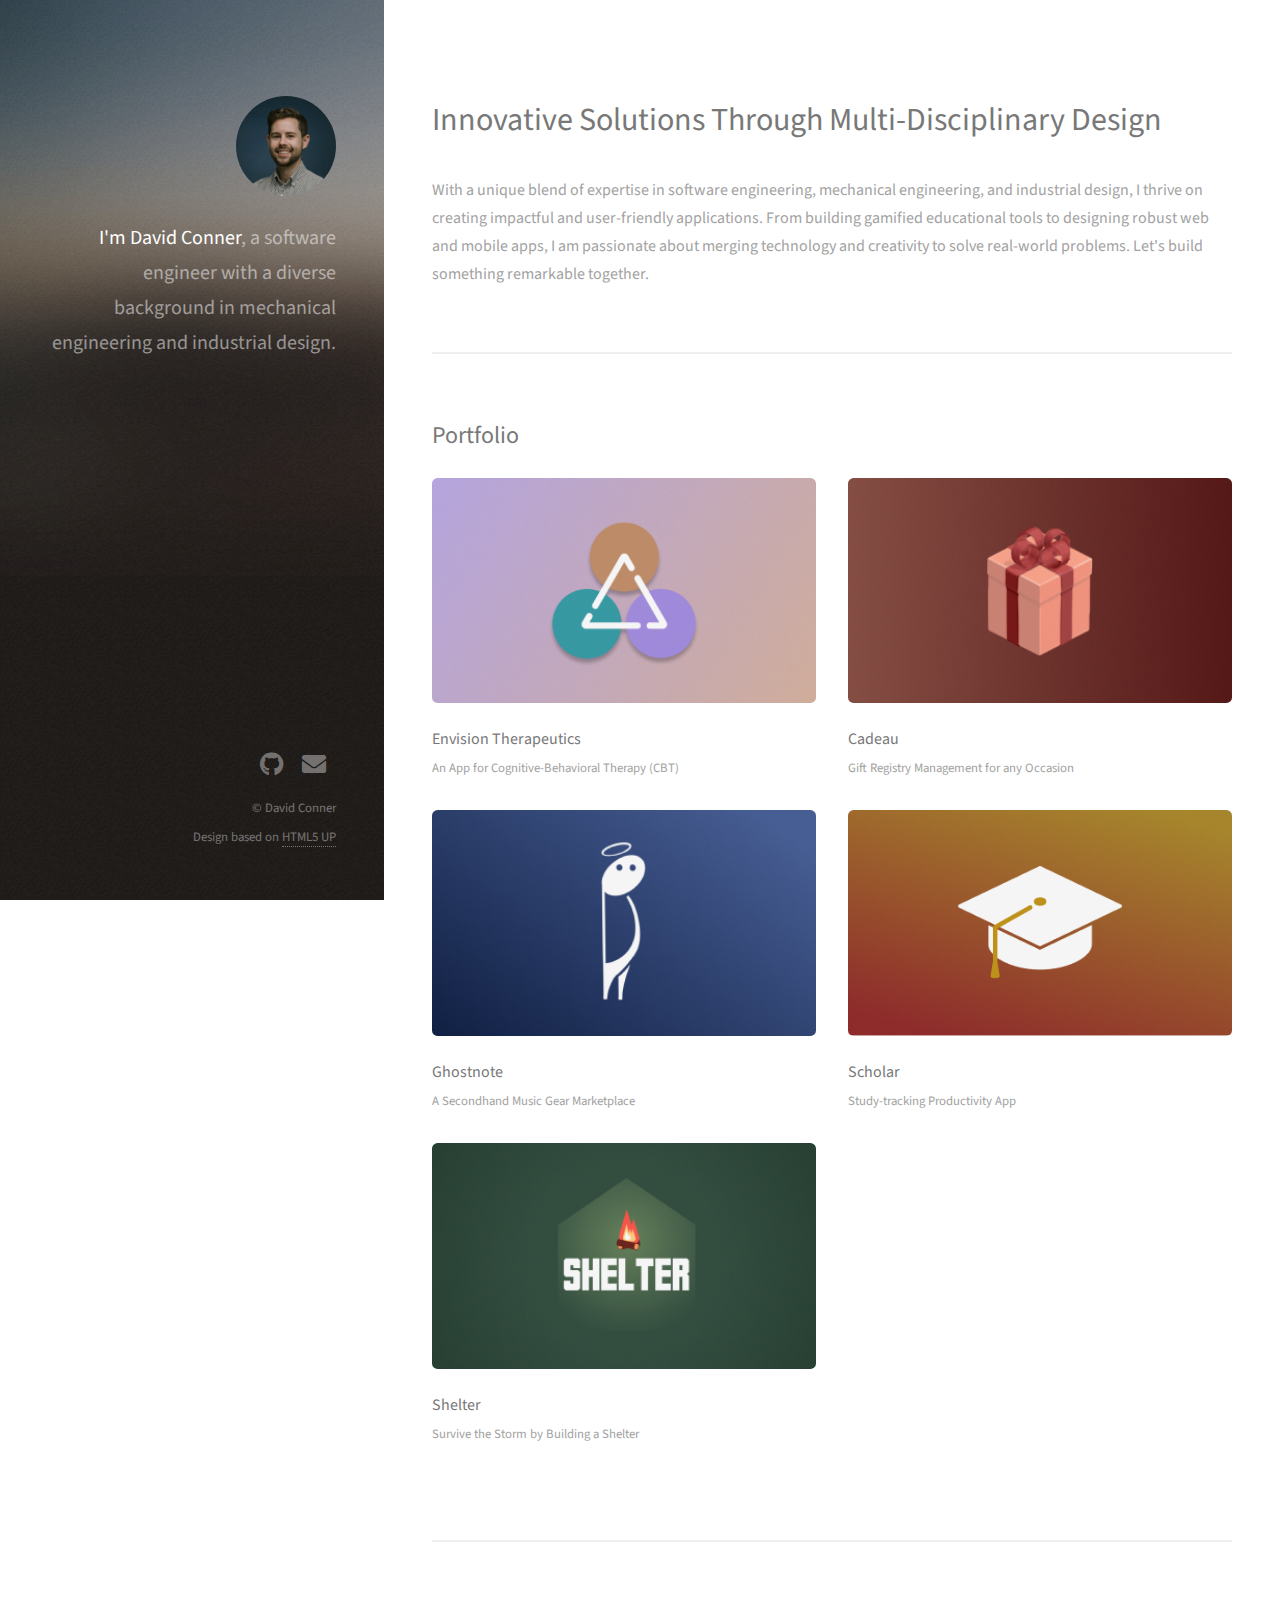
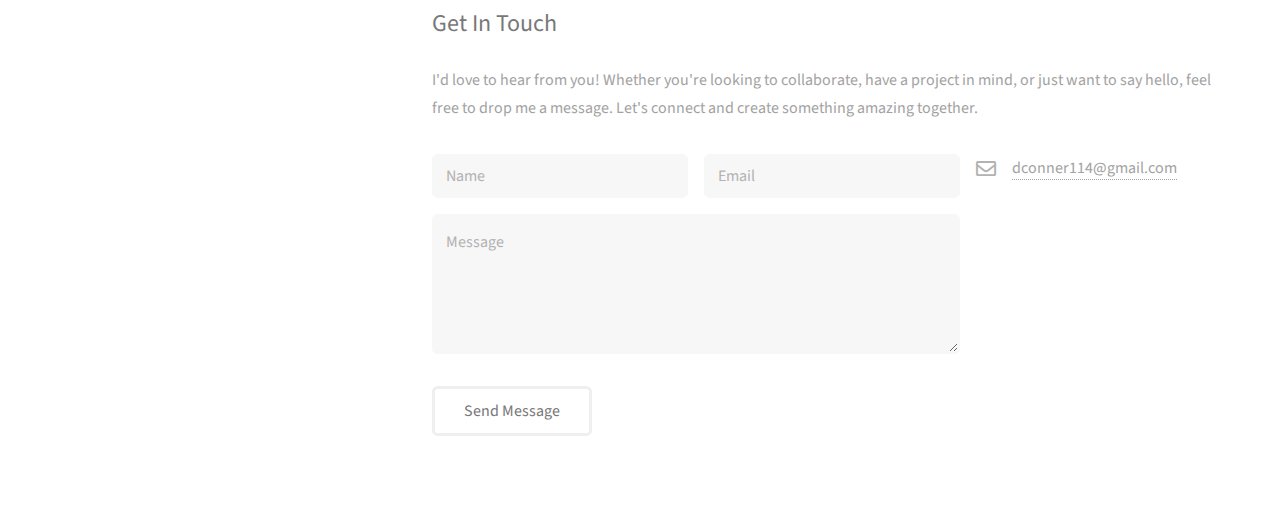
==== commit 3a1464ac: "Fleshed out more pages" ====
--- a/index.html
+++ b/index.html
@@ -60,20 +60,25 @@
 								<p>A Secondhand Music Gear Marketplace</p>
 							</article>
 							<article class="col-6 col-12-xsmall work-item">
+								<a href="./portfolio/scholar.html" class="image fit thumb"><img src="images/thumbs/scholar.png" alt="Scholar" /></a>
+								<h3>Scholar</h3>
+								<p>Study-tracking Productivity App</p>
+							</article>
+							<!-- <article class="col-6 col-12-xsmall work-item">
 								<a href="./portfolio/greenhaven.html" class="image fit thumb"><img src="images/thumbs/Greenhaven.png" alt="Greenhaven Design" /></a>
 								<h3>Greenhaven Design</h3>
 								<p>Custom Furniture and Design by David Conner</p>
-							</article>
+							</article> -->
 							<article class="col-6 col-12-xsmall work-item">
 								<a href="./portfolio/shelter.html" class="image fit thumb"><img src="images/thumbs/Shelter.png" alt="Shelter" /></a>
 								<h3>Shelter</h3>
 								<p>Survive the Storm by Building a Shelter</p>
 							</article>
-							<article class="col-6 col-12-xsmall work-item">
+							<!-- <article class="col-6 col-12-xsmall work-item">
 								<a href="./portfolio/kestrel.html" class="image fit thumb"><img src="images/thumbs/Kestrel.png" alt="Kestrel Ornithology" /></a>
 								<h3>Kestrel Ornithology</h3>
 								<p>Become an Expert Birder with Audio & Visual Practice</p>
-							</article>
+							</article> -->
 						</div>
 						<!-- <ul class="actions">
 							<li><a href="#" class="button">Full Portfolio</a></li>
--- a/assets/css/main.css
+++ b/assets/css/main.css
@@ -2159,6 +2159,7 @@
 			object-fit: cover; /* Ensures the image covers the area */
 			object-position: center; /* Centers the image within the square */
 		}
+
 
 /* List */
 
@@ -3251,4 +3252,48 @@
     max-height: 150px; /* Set a maximum height to ensure it's square */
     object-fit: cover; /* Ensures the image covers the area */
     object-position: center; /* Centers the image within the square */
+}
+
+.video-wrapper {
+    position: relative;
+    padding-bottom: 56.25%; /* 16:9 aspect ratio */
+    height: 0;
+    overflow: hidden;
+    max-width: 100%;
+}
+
+.video-wrapper iframe {
+    position: absolute;
+    top: 0;
+    left: 0;
+    width: 100%;
+    height: 100%;
+    border-radius: 0.75em;
+}
+
+.stack-container {
+    display: flex;
+	justify-content: space-between;
+    gap: 1em;  /* Space between icons */
+    flex-wrap: wrap;  /* Allows wrapping on smaller screens */
+    align-items: center;
+    margin-bottom: 2em;  /* Space before the paragraph */
+	padding: 2em;
+	border-radius: 0.75em;
+	background-color: rgba(211, 211, 211, 0.5);
+}
+
+.stack-icon {
+    width: 150px;  /* Fixed width instead of max-width */
+    aspect-ratio: 1/1;
+    overflow: hidden;
+    border-radius: 0.35em;
+}
+
+.stack-icon img {
+    width: 100%;
+    height: 100%;
+	background-color: white;
+    object-fit: cover;
+    object-position: center;
 }